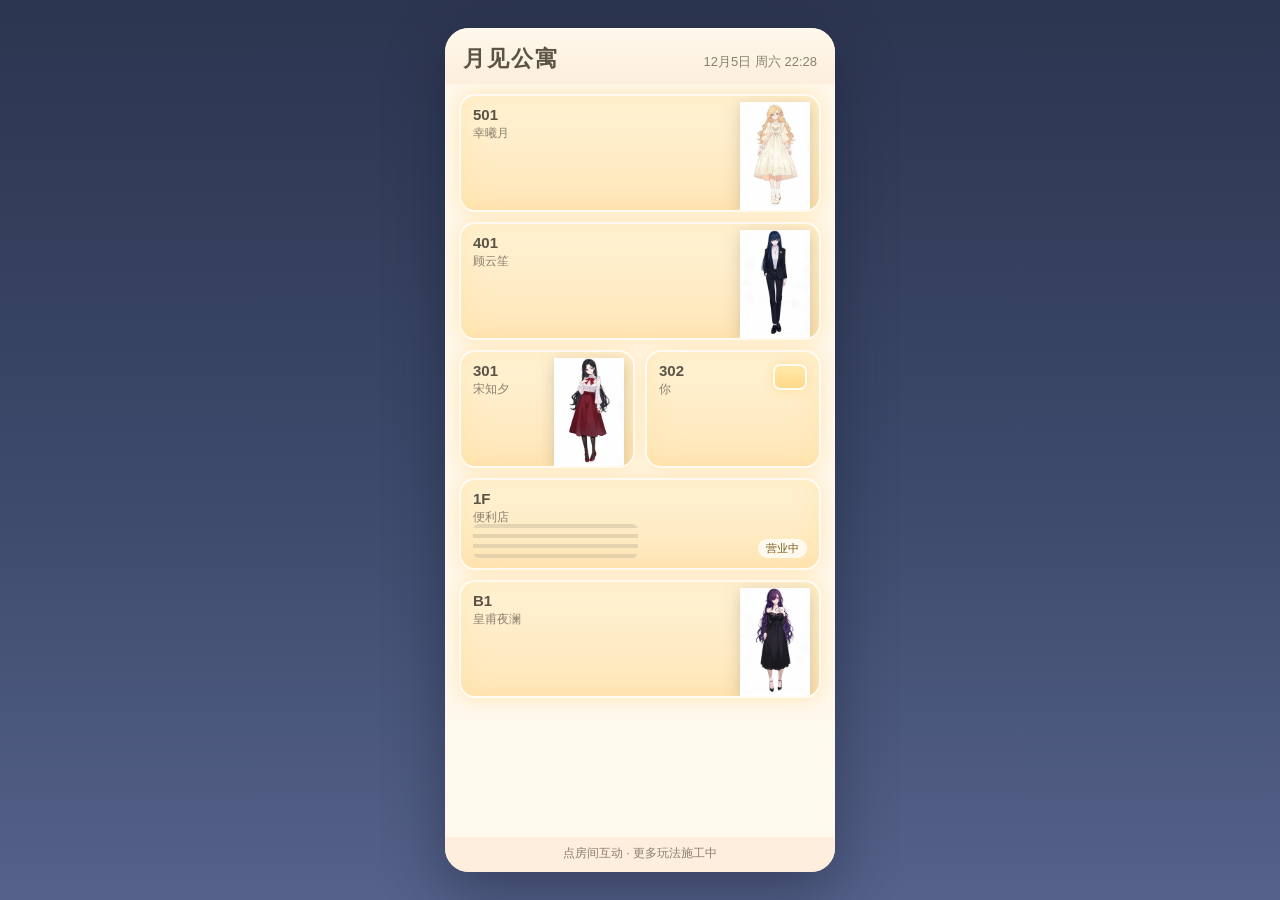
==== index.html @ dd247bf4 "月见公寓：任务 1 第二轮审查意见清零——补扫谓词入库测试/出警比率校验/bandOf边界断言/死类名清理" ====
<!DOCTYPE html>
<html lang="zh-CN">
<head>
<meta charset="UTF-8">
<meta name="viewport" content="width=device-width, initial-scale=1, viewport-fit=cover">
<title>月见公寓</title>
<link rel="stylesheet" href="css/style.css">
</head>
<body>
<div id="app">
  <header id="topbar">
    <h1>月见公寓</h1>
    <div id="clock">--</div>
  </header>

  <main id="building" aria-label="公寓剖面图">
    <!-- 5F -->
    <section class="floor">
      <div class="room" id="room-501" data-room="501">
        <div class="window"></div>
        <div class="room-tag"><span class="no">501</span><span class="who">幸曦月</span></div>
        <div class="placeholder">幸曦月</div>
        <img class="portrait" id="img-501" src="assets/characters/xiyue_full.png" alt="幸曦月">
      </div>
    </section>

    <!-- 4F -->
    <section class="floor">
      <div class="room" id="room-401" data-room="401">
        <div class="window"></div>
        <div class="room-tag"><span class="no">401</span><span class="who">顾云笙</span></div>
        <div class="placeholder">顾云笙</div>
        <img class="portrait" id="img-401" src="assets/characters/yunsheng_full.png" alt="顾云笙">
      </div>
    </section>

    <!-- 3F：301 与 302 相邻 -->
    <section class="floor">
      <div class="room" id="room-301" data-room="301">
        <div class="window"></div>
        <div class="room-tag"><span class="no">301</span><span class="who">宋知夕</span></div>
        <div class="placeholder">宋知夕</div>
        <img class="portrait" id="img-301" src="assets/characters/zhixi_full.png" alt="宋知夕">
      </div>
      <div class="room" id="room-302" data-room="302">
        <div class="window"></div>
        <div class="room-tag"><span class="no">302</span><span class="who">你</span></div>
      </div>
    </section>

    <!-- 1F 便利店 -->
    <section class="floor">
      <div class="room room-store" id="room-store" data-room="store">
        <div class="shelf"></div>
        <div class="room-tag"><span class="no">1F</span><span class="who">便利店</span></div>
        <div class="store-state" id="store-state">--</div>
      </div>
    </section>

    <!-- B1 地下室 -->
    <section class="floor">
      <div class="room" id="room-b1" data-room="b1">
        <div class="room-tag"><span class="no">B1</span><span class="who">皇甫夜澜</span></div>
        <div class="placeholder">皇甫夜澜</div>
        <img class="portrait" id="img-b1" src="assets/characters/yelan_full.png" alt="皇甫夜澜">
        <div class="sleep-tip">睡觉中</div>
      </div>
    </section>
  </main>

  <footer id="hint">点房间互动 · 更多玩法施工中</footer>
  <div id="toast" role="status"></div>
</div>

<script src="data/lines_yunsheng.js"></script>
<script src="js/app.js"></script>
</body>
</html>
---- css/style.css ----
/* 月见公寓 · v1 任务1 剖面图主界面
   淡彩柔和：奶油色 + 月光蓝，圆角卡片，手机竖屏 390×844 基准，电脑居中成手机比例 */

:root {
  --cream: #fff8ec;
  --cream-2: #fdeedd;
  --moon: #dce9f5;
  --moon-deep: #b9d4ea;
  --ink: #5b5346;
  --ink-soft: #8a8071;
  --lamp-warm: #ffd98a; /* 亮灯暖黄；灯影 rgba 派生自它 */
  --night-bg: linear-gradient(180deg, #2c3550 0%, #3d4a6b 55%, #55618a 100%);
}

* { margin: 0; padding: 0; box-sizing: border-box; }

html, body { height: 100%; }

body {
  font-family: -apple-system, "PingFang SC", "Microsoft YaHei", "Noto Sans SC", sans-serif;
  background: var(--night-bg);
  color: var(--ink);
  display: flex;
  justify-content: center;
  align-items: center;
  min-height: 100vh;
  min-height: 100dvh;
}

/* 手机竖屏基准 390×844；电脑上居中显示成手机比例 */
#app {
  width: 390px;
  max-width: 100vw;
  height: min(844px, 100dvh);
  background: var(--cream);
  border-radius: 24px;
  overflow: hidden;
  display: flex;
  flex-direction: column;
  box-shadow: 0 20px 60px rgba(20, 26, 48, 0.45);
  position: relative;
}

/* ---------- 顶栏 ---------- */
#topbar {
  display: flex;
  align-items: baseline;
  justify-content: space-between;
  padding: 16px 18px 10px;
  background: linear-gradient(180deg, var(--cream) 0%, var(--cream-2) 100%);
}
#topbar h1 {
  font-size: 22px;
  letter-spacing: 2px;
  color: var(--ink);
}
#clock {
  font-size: 13px;
  color: var(--ink-soft);
  font-variant-numeric: tabular-nums;
}

/* ---------- 剖面图 ---------- */
#building {
  flex: 1;
  overflow-y: auto;
  padding: 10px 14px 6px;
  display: flex;
  flex-direction: column;
  gap: 10px;
}

.floor { display: flex; gap: 10px; }
.floor .room { flex: 1; }

.room {
  position: relative;
  min-height: 118px;
  border-radius: 16px;
  padding: 10px 12px;
  background: linear-gradient(180deg, #f4ede0 0%, #eadfca 100%);
  border: 2px solid rgba(255, 255, 255, 0.8);
  cursor: pointer;
  overflow: hidden;
  transition: transform 0.12s ease, box-shadow 0.25s ease, filter 0.25s ease;
  -webkit-tap-highlight-color: transparent;
}
.room:active { transform: scale(0.985); }

/* 灯亮：暖黄窗光（灯影 rgba 派生自 --lamp-warm #ffd98a） */
.room.lit {
  background: linear-gradient(180deg, #fff3d6 0%, #ffe6b8 100%);
  box-shadow: 0 0 18px rgba(255, 217, 138, 0.55), inset 0 0 26px rgba(255, 217, 138, 0.35);
}
/* 灯灭：灰蓝夜色 */
.room.dim {
  background: linear-gradient(180deg, #dfe3e8 0%, #c9d2dc 100%);
  filter: saturate(0.7);
}

/* 窗户（装饰） */
.window {
  position: absolute;
  top: 12px;
  right: 12px;
  width: 34px;
  height: 26px;
  border-radius: 7px;
  background: #b8c6d8;
  border: 2px solid rgba(255, 255, 255, 0.9);
}
.room.lit .window { background: linear-gradient(180deg, #ffe9a8, var(--lamp-warm)); box-shadow: 0 0 10px rgba(255, 217, 138, 0.8); }
/* 地下室（#room-b1）没有 .window 元素，「没窗」由结构本身表达 */

/* 房号 + 人名 */
.room-tag { position: relative; z-index: 2; display: flex; flex-direction: column; gap: 2px; }
.room-tag .no {
  font-size: 15px;
  font-weight: 700;
  color: var(--ink);
}
.room-tag .who { font-size: 12px; color: var(--ink-soft); }

/* 便利店货架（装饰）+ 营业状态 */
.room-store { min-height: 92px; }
.shelf {
  position: absolute;
  bottom: 10px;
  left: 12px;
  width: 46%;
  height: 34px;
  border-radius: 6px;
  background: repeating-linear-gradient(180deg, #d9c9a8 0 4px, transparent 4px 10px);
  opacity: 0.7;
}
.store-state {
  position: absolute;
  right: 12px;
  bottom: 10px;
  font-size: 11px;
  color: var(--ink-soft);
  background: rgba(255, 255, 255, 0.75);
  border-radius: 999px;
  padding: 2px 8px;
}
.room.lit .store-state { color: #7a5b18; }

/* ---------- 立绘（_full 只用于剖面图；contain、底部对齐、不裁切） ---------- */
.portrait {
  position: absolute;
  bottom: 0;
  right: 8px;
  height: 108px;
  width: 72px;
  object-fit: contain;
  object-position: bottom;
  z-index: 1;
  pointer-events: none;
  filter: drop-shadow(0 4px 8px rgba(90, 80, 60, 0.25));
  transition: opacity 0.25s ease, filter 0.25s ease;
}
.room.dim .portrait { opacity: 0; }
/* 夜澜白天：灯灭但人在睡觉 → 显示但调暗（优先级需压过 .room.dim .portrait） */
.room.dim .portrait.asleep { opacity: 0.55; filter: brightness(0.55) saturate(0.7); }
.sleep-tip {
  display: none;
  position: absolute;
  right: 12px;
  top: 10px;
  font-size: 11px;
  color: #4a5568;
  background: rgba(255, 255, 255, 0.82);
  border-radius: 999px;
  padding: 2px 8px;
  z-index: 2;
}
.room .sleep-tip.show { display: block; }

/* 图片缺失：带角色名的柔和色块占位，不白屏；仅在图片加载失败且该显示人像时出现 */
.placeholder {
  display: none;
  position: absolute;
  bottom: 0;
  right: 8px;
  width: 72px;
  height: 96px;
  border-radius: 12px 12px 0 0;
  background: linear-gradient(180deg, var(--moon) 0%, var(--moon-deep) 100%);
  color: #55618a;
  font-size: 12px;
  align-items: center;
  justify-content: center;
  text-align: center;
  z-index: 1;
}
.placeholder.show { display: flex; }

/* ---------- 页脚与提示 ---------- */
#hint {
  text-align: center;
  font-size: 12px;
  color: var(--ink-soft);
  padding: 8px 0 calc(10px + env(safe-area-inset-bottom));
  background: var(--cream-2);
}

#toast {
  position: absolute;
  left: 50%;
  bottom: 64px;
  transform: translateX(-50%) translateY(8px);
  background: rgba(60, 55, 45, 0.88);
  color: #fff8ec;
  font-size: 13px;
  padding: 9px 16px;
  border-radius: 999px;
  opacity: 0;
  pointer-events: none;
  transition: opacity 0.22s ease, transform 0.22s ease;
  max-width: 86%;
  text-align: center;
  z-index: 9;
}
#toast.show { opacity: 1; transform: translateX(-50%) translateY(0); }

/* 窄屏（真手机）：铺满 */
@media (max-width: 430px) {
  body { display: block; }
  #app { width: 100vw; height: 100dvh; border-radius: 0; box-shadow: none; }
}
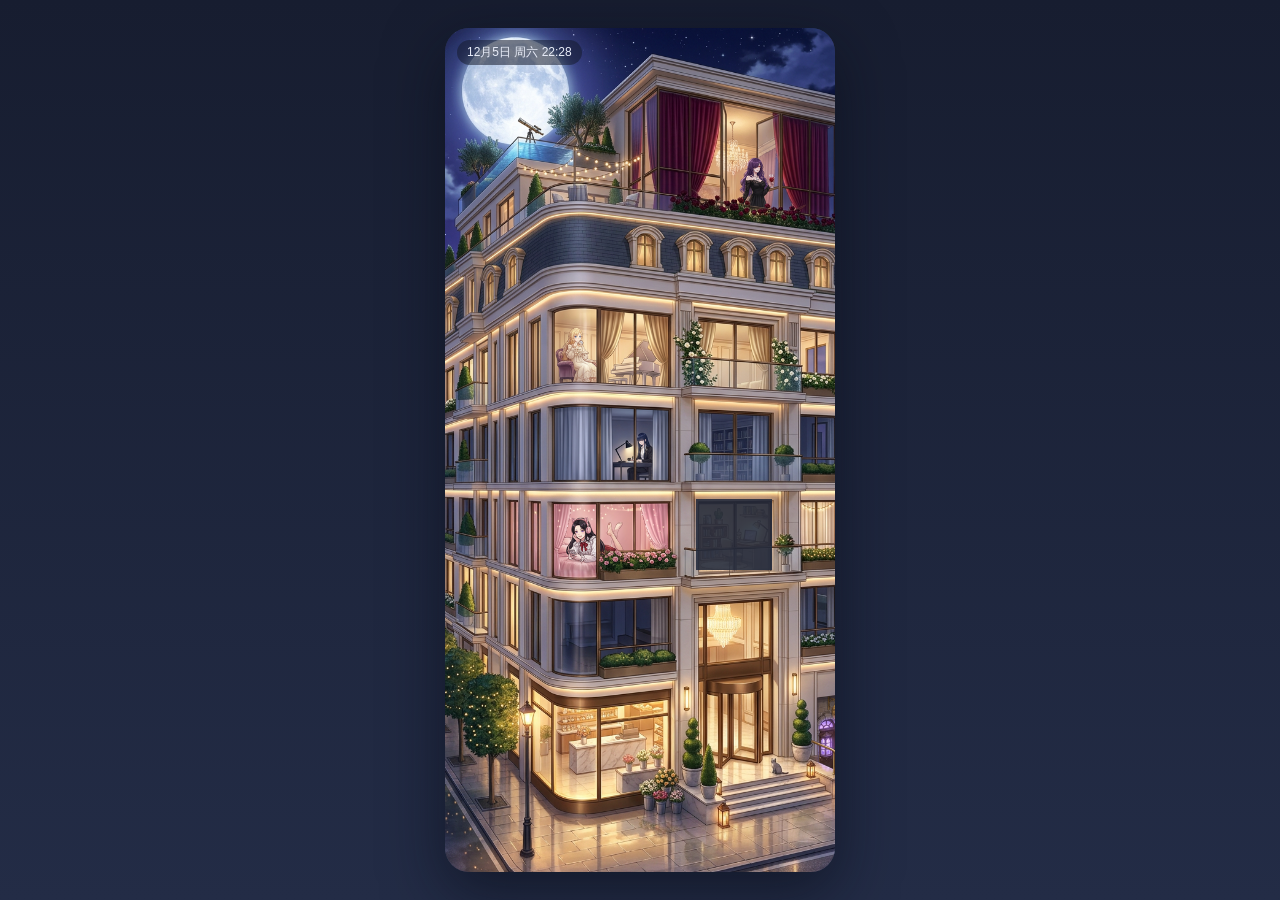
==== commit 4e287ace: "feat: 阶段 A — 外观主界面 + 云笙房间 + 深夜送咖啡" ====
--- a/index.html
+++ b/index.html
@@ -8,71 +8,101 @@
 </head>
 <body>
 <div id="app">
-  <header id="topbar">
-    <h1>月见公寓</h1>
-    <div id="clock">--</div>
-  </header>
 
-  <main id="building" aria-label="公寓剖面图">
-    <!-- 5F -->
-    <section class="floor">
-      <div class="room" id="room-501" data-room="501">
-        <div class="window"></div>
-        <div class="room-tag"><span class="no">501</span><span class="who">幸曦月</span></div>
-        <div class="placeholder">幸曦月</div>
-        <img class="portrait" id="img-501" src="assets/characters/xiyue_full.png" alt="幸曦月">
+  <!-- ===== 主界面：公寓外观（v8 定稿底图 + 12 张窗贴片 + windows.js 窗位） ===== -->
+  <section id="screen-exterior" class="screen">
+    <div id="stage">
+      <img id="bg-exterior" src="assets/exterior/bg_exterior_empty.png" alt="月见公寓外观" draggable="false">
+      <!-- 窗贴片 / 灭窗遮罩 / 点按区由 js/app.js 按 data/windows.js 动态生成 -->
+    </div>
+    <div id="clock-chip">--</div>
+
+    <!-- 点亮着的窗弹出的小卡片 -->
+    <div id="card-backdrop" class="hidden"></div>
+    <div id="window-card" class="hidden">
+      <button id="card-close" aria-label="关闭">×</button>
+      <div class="card-head">
+        <img id="card-avatar" src="" alt="" draggable="false">
+        <div>
+          <div class="card-title"><b id="card-name">--</b><span id="card-room">--</span></div>
+          <div id="card-doing">--</div>
+        </div>
       </div>
-    </section>
+      <button id="card-visit">拜访</button>
+      <div id="card-note" class="hidden"></div>
+    </div>
+  </section>
 
-    <!-- 4F -->
-    <section class="floor">
-      <div class="room" id="room-401" data-room="401">
-        <div class="window"></div>
-        <div class="room-tag"><span class="no">401</span><span class="who">顾云笙</span></div>
-        <div class="placeholder">顾云笙</div>
-        <img class="portrait" id="img-401" src="assets/characters/yunsheng_full.png" alt="顾云笙">
+  <!-- ===== 401 云笙房间 ===== -->
+  <section id="screen-room" class="screen hidden">
+    <div id="room-stage">
+      <img class="room-bg" src="assets/bg/room_401_yunsheng.png" alt="401 房间" draggable="false">
+      <!-- 房间热点（黑咖啡 / 报告纸 / 推理小说 / 猫碗）由 js/app.js 生成 -->
+      <div id="coaster" class="hidden" title="杯垫"></div>
+    </div>
+
+    <div id="char-wrap">
+      <div id="char-placeholder" class="hidden">顾云笙</div>
+      <img id="room-char" src="assets/characters/yunsheng_smile.png" alt="顾云笙" draggable="false">
+    </div>
+
+    <button id="btn-back">‹ 公寓</button>
+    <div id="room-stats">心情 <b id="stat-mood">60</b> · 亲密度 <b id="stat-aff">0</b></div>
+    <div id="bubble" class="hidden"><span id="bubble-text"></span></div>
+
+    <div id="room-bar">
+      <button class="act" id="btn-poke">戳</button>
+      <button class="act" id="btn-feed">喂</button>
+      <button class="act" id="btn-chat">聊天</button>
+      <button class="act together" id="btn-together">一起</button>
+    </div>
+
+    <!-- 喂：先选东西 -->
+    <div id="feed-panel" class="popup hidden">
+      <div class="popup-title">喂她点什么？</div>
+      <div class="feed-grid">
+        <button data-item="black_coffee">黑咖啡</button>
+        <button data-item="cat_can">猫罐头</button>
+        <button data-item="sweets">甜食</button>
+        <button data-item="bread">面包</button>
       </div>
-    </section>
+    </div>
 
-    <!-- 3F：301 与 302 相邻 -->
-    <section class="floor">
-      <div class="room" id="room-301" data-room="301">
-        <div class="window"></div>
-        <div class="room-tag"><span class="no">301</span><span class="who">宋知夕</span></div>
-        <div class="placeholder">宋知夕</div>
-        <img class="portrait" id="img-301" src="assets/characters/zhixi_full.png" alt="宋知夕">
+    <!-- 一起：触发剧情列表（阶段 A 只有这一场） -->
+    <div id="together-panel" class="popup hidden">
+      <div class="popup-title">一起……</div>
+      <button id="scene-entry">
+        <span class="scene-name">深夜送咖啡</span>
+        <span class="scene-state" id="scene-state">可以演</span>
+      </button>
+    </div>
+
+    <!-- 触发剧情：深夜送咖啡（背景变暗 + 两个小人 + 对话框） -->
+    <div id="scene-overlay" class="hidden">
+      <div id="scene-chibis">
+        <img id="scene-mc" src="assets/chibi/mc_side.png" alt="你" draggable="false">
+        <img id="scene-char" src="assets/chibi/yunsheng_side.png" alt="云笙" draggable="false">
       </div>
-      <div class="room" id="room-302" data-room="302">
-        <div class="window"></div>
-        <div class="room-tag"><span class="no">302</span><span class="who">你</span></div>
+      <div id="scene-box">
+        <div id="scene-speaker">旁白</div>
+        <div id="scene-text">--</div>
+        <div id="scene-note" class="hidden"></div>
+        <div id="scene-choices" class="hidden">
+          <button id="scene-choice-a"></button>
+          <button id="scene-choice-b"></button>
+        </div>
+        <div id="scene-hint">点一下继续</div>
       </div>
-    </section>
+    </div>
+  </section>
 
-    <!-- 1F 便利店 -->
-    <section class="floor">
-      <div class="room room-store" id="room-store" data-room="store">
-        <div class="shelf"></div>
-        <div class="room-tag"><span class="no">1F</span><span class="who">便利店</span></div>
-        <div class="store-state" id="store-state">--</div>
-      </div>
-    </section>
-
-    <!-- B1 地下室 -->
-    <section class="floor">
-      <div class="room" id="room-b1" data-room="b1">
-        <div class="room-tag"><span class="no">B1</span><span class="who">皇甫夜澜</span></div>
-        <div class="placeholder">皇甫夜澜</div>
-        <img class="portrait" id="img-b1" src="assets/characters/yelan_full.png" alt="皇甫夜澜">
-        <div class="sleep-tip">睡觉中</div>
-      </div>
-    </section>
-  </main>
-
-  <footer id="hint">点房间互动 · 更多玩法施工中</footer>
   <div id="toast" role="status"></div>
 </div>
 
 <script src="data/lines_yunsheng.js"></script>
+<script src="data/scenes_yunsheng.js"></script>
+<script src="data/windows.js"></script>
+<script src="data/passerby.js"></script>
 <script src="js/app.js"></script>
 </body>
 </html>
--- a/css/style.css
+++ b/css/style.css
@@ -1,5 +1,6 @@
-/* 月见公寓 · v1 任务1 剖面图主界面
-   淡彩柔和：奶油色 + 月光蓝，圆角卡片，手机竖屏 390×844 基准，电脑居中成手机比例 */
+/* 月见公寓 · 阶段 A：公寓外观主界面 + 401 云笙房间
+   淡彩柔和：奶油色 + 月光蓝，圆角卡片，手机竖屏 390×844 基准，电脑居中成手机比例
+   底图统一 768×1376：#stage/#room-stage 由 js/app.js 按 cover 比例定尺寸，子元素全部用百分比定位 */
 
 :root {
   --cream: #fff8ec;
@@ -8,8 +9,9 @@
   --moon-deep: #b9d4ea;
   --ink: #5b5346;
   --ink-soft: #8a8071;
-  --lamp-warm: #ffd98a; /* 亮灯暖黄；灯影 rgba 派生自它 */
-  --night-bg: linear-gradient(180deg, #2c3550 0%, #3d4a6b 55%, #55618a 100%);
+  --night: #2c3550;
+  --lamp-warm: #ffd98a; /* 亮窗光晕；派生 rgba 由此而来 */
+  --dark-blue: rgba(34, 42, 60, 0.88); /* 灭窗深蓝灰遮罩（约 0.88） */
 }
 
 * { margin: 0; padding: 0; box-sizing: border-box; }
@@ -18,7 +20,7 @@
 
 body {
   font-family: -apple-system, "PingFang SC", "Microsoft YaHei", "Noto Sans SC", sans-serif;
-  background: var(--night-bg);
+  background: linear-gradient(180deg, #171d30 0%, #232c46 100%);
   color: var(--ink);
   display: flex;
   justify-content: center;
@@ -32,184 +34,393 @@
   width: 390px;
   max-width: 100vw;
   height: min(844px, 100dvh);
-  background: var(--cream);
+  background: var(--night);
   border-radius: 24px;
   overflow: hidden;
-  display: flex;
-  flex-direction: column;
-  box-shadow: 0 20px 60px rgba(20, 26, 48, 0.45);
   position: relative;
-}
-
-/* ---------- 顶栏 ---------- */
-#topbar {
-  display: flex;
-  align-items: baseline;
-  justify-content: space-between;
-  padding: 16px 18px 10px;
-  background: linear-gradient(180deg, var(--cream) 0%, var(--cream-2) 100%);
-}
-#topbar h1 {
-  font-size: 22px;
-  letter-spacing: 2px;
-  color: var(--ink);
-}
-#clock {
-  font-size: 13px;
+  box-shadow: 0 20px 60px rgba(8, 12, 24, 0.6);
+}
+
+.screen { position: absolute; inset: 0; }
+.hidden { display: none !important; }
+
+/* ---------- 外观：cover 舞台（尺寸由 app.js 计算，恰好铺满、居中裁边） ---------- */
+#stage, #room-stage {
+  position: absolute;
+  overflow: hidden;
+}
+#stage img, #room-stage img { user-select: none; -webkit-user-drag: none; }
+
+#bg-exterior, .room-bg {
+  position: absolute;
+  inset: 0;
+  width: 100%;
+  height: 100%;
+  object-fit: fill; /* 舞台比例 = 图片比例，fill 即无损 */
+}
+
+/* 窗内人物贴片（透明 PNG，windows.js 同窗三套坐标相同，只换文件） */
+.patch {
+  position: absolute;
+  pointer-events: none;
+}
+
+/* 灭窗遮罩：盖在 hotspot 矩形上 */
+.win-dark { position: absolute; background: var(--dark-blue); }
+
+/* 点按区：整扇窗 + 光晕都能点（SPEC §25 补强②） */
+.win-hot {
+  position: absolute;
+  cursor: pointer;
+  background: transparent;
+  border-radius: 10px;
+  -webkit-tap-highlight-color: transparent;
+}
+.win-hot:hover { box-shadow: 0 0 14px rgba(255, 217, 138, 0.55) inset; }
+
+#clock-chip {
+  position: absolute;
+  top: 12px;
+  left: 12px;
+  font-size: 12px;
+  color: #e8ecf8;
+  background: rgba(20, 26, 44, 0.55);
+  border-radius: 999px;
+  padding: 4px 10px;
+  font-variant-numeric: tabular-nums;
+  z-index: 5;
+  pointer-events: none;
+}
+
+/* ---------- 点亮窗的小卡片 ---------- */
+#card-backdrop { position: absolute; inset: 0; z-index: 19; }
+#window-card {
+  position: absolute;
+  left: 50%;
+  bottom: 26px;
+  transform: translateX(-50%);
+  width: 316px;
+  max-width: calc(100% - 32px);
+  background: var(--cream);
+  border-radius: 18px;
+  padding: 16px 16px 14px;
+  box-shadow: 0 12px 32px rgba(8, 12, 24, 0.45);
+  z-index: 20;
+}
+#card-close {
+  position: absolute;
+  top: 6px;
+  right: 10px;
+  width: 28px;
+  height: 28px;
+  border: none;
+  background: transparent;
   color: var(--ink-soft);
-  font-variant-numeric: tabular-nums;
-}
-
-/* ---------- 剖面图 ---------- */
-#building {
-  flex: 1;
-  overflow-y: auto;
-  padding: 10px 14px 6px;
-  display: flex;
-  flex-direction: column;
-  gap: 10px;
-}
-
-.floor { display: flex; gap: 10px; }
-.floor .room { flex: 1; }
-
-.room {
-  position: relative;
-  min-height: 118px;
-  border-radius: 16px;
-  padding: 10px 12px;
-  background: linear-gradient(180deg, #f4ede0 0%, #eadfca 100%);
-  border: 2px solid rgba(255, 255, 255, 0.8);
-  cursor: pointer;
-  overflow: hidden;
-  transition: transform 0.12s ease, box-shadow 0.25s ease, filter 0.25s ease;
+  font-size: 20px;
+  cursor: pointer;
+}
+.card-head { display: flex; gap: 12px; align-items: center; margin-bottom: 12px; }
+#card-avatar {
+  width: 52px;
+  height: 52px;
+  border-radius: 50%;
+  object-fit: cover;
+  object-position: top;
+  background: var(--moon);
+  mix-blend-mode: multiply; /* 立绘 PNG 无透明通道（白底），multiply 让白底融进卡片 */
+}
+.card-title { font-size: 16px; margin-bottom: 3px; }
+.card-title span {
+  font-size: 12px;
+  color: var(--ink-soft);
+  margin-left: 8px;
+}
+#card-doing { font-size: 13px; color: var(--ink-soft); }
+
+#card-visit {
+  width: 100%;
+  height: 40px;
+  border: none;
+  border-radius: 12px;
+  background: linear-gradient(180deg, #ffe4a6, var(--lamp-warm));
+  color: #6b5312;
+  font-size: 15px;
+  font-weight: 600;
+  cursor: pointer;
+}
+#card-visit:disabled {
+  background: #e7e2d6;
+  color: #a49c8c;
+  cursor: not-allowed;
+}
+#card-note {
+  margin-top: 8px;
+  font-size: 12px;
+  color: var(--ink-soft);
+  text-align: center;
+}
+
+/* ---------- 401 房间 ---------- */
+#room-stage .room-bg { position: absolute; inset: 0; }
+
+/* 房间热点：黑咖啡 / 报告纸 / 推理小说 / 猫碗（坐标为 app.js 里的实现层估计值，可调） */
+.room-hot {
+  position: absolute;
+  cursor: pointer;
+  border-radius: 10px;
   -webkit-tap-highlight-color: transparent;
 }
-.room:active { transform: scale(0.985); }
-
-/* 灯亮：暖黄窗光（灯影 rgba 派生自 --lamp-warm #ffd98a） */
-.room.lit {
-  background: linear-gradient(180deg, #fff3d6 0%, #ffe6b8 100%);
-  box-shadow: 0 0 18px rgba(255, 217, 138, 0.55), inset 0 0 26px rgba(255, 217, 138, 0.35);
-}
-/* 灯灭：灰蓝夜色 */
-.room.dim {
-  background: linear-gradient(180deg, #dfe3e8 0%, #c9d2dc 100%);
-  filter: saturate(0.7);
-}
-
-/* 窗户（装饰） */
-.window {
-  position: absolute;
-  top: 12px;
-  right: 12px;
-  width: 34px;
-  height: 26px;
-  border-radius: 7px;
-  background: #b8c6d8;
-  border: 2px solid rgba(255, 255, 255, 0.9);
-}
-.room.lit .window { background: linear-gradient(180deg, #ffe9a8, var(--lamp-warm)); box-shadow: 0 0 10px rgba(255, 217, 138, 0.8); }
-/* 地下室（#room-b1）没有 .window 元素，「没窗」由结构本身表达 */
-
-/* 房号 + 人名 */
-.room-tag { position: relative; z-index: 2; display: flex; flex-direction: column; gap: 2px; }
-.room-tag .no {
-  font-size: 15px;
-  font-weight: 700;
-  color: var(--ink);
-}
-.room-tag .who { font-size: 12px; color: var(--ink-soft); }
-
-/* 便利店货架（装饰）+ 营业状态 */
-.room-store { min-height: 92px; }
-.shelf {
-  position: absolute;
-  bottom: 10px;
-  left: 12px;
-  width: 46%;
-  height: 34px;
-  border-radius: 6px;
-  background: repeating-linear-gradient(180deg, #d9c9a8 0 4px, transparent 4px 10px);
-  opacity: 0.7;
-}
-.store-state {
-  position: absolute;
-  right: 12px;
-  bottom: 10px;
-  font-size: 11px;
-  color: var(--ink-soft);
-  background: rgba(255, 255, 255, 0.75);
-  border-radius: 999px;
-  padding: 2px 8px;
-}
-.room.lit .store-state { color: #7a5b18; }
-
-/* ---------- 立绘（_full 只用于剖面图；contain、底部对齐、不裁切） ---------- */
-.portrait {
-  position: absolute;
-  bottom: 0;
-  right: 8px;
-  height: 108px;
-  width: 72px;
+.room-hot:hover { box-shadow: 0 0 10px rgba(255, 217, 138, 0.4) inset; }
+
+/* 杯垫：喂黑咖啡后出现在桌上（暂无美术资产，CSS 椭圆占位，qi 出图后替换同名元素） */
+#coaster {
+  position: absolute;
+  border-radius: 50%;
+  background: radial-gradient(ellipse at 50% 42%, #b98a6a 0%, #8a5f43 55%, #74492f 100%);
+  box-shadow: 0 2px 4px rgba(30, 24, 18, 0.45), inset 0 0 0 2px rgba(255, 236, 210, 0.35);
+  opacity: 0.95;
+  animation: coaster-pop 0.4s ease;
+}
+@keyframes coaster-pop { from { transform: scale(0.4); opacity: 0; } to { transform: scale(1); opacity: 0.95; } }
+
+/* 云笙大立绘：底部对齐居中站桩，轻微呼吸起伏；只在 5 张表情图之间切换（_full 不用在房间里）
+   立绘 PNG 无透明通道（白底）→ multiply 融进房间背景 */
+#char-wrap {
+  position: absolute;
+  left: 50%;
+  bottom: 96px;
+  height: 56%;
+  transform: translateX(-50%);
+  z-index: 6;
+  pointer-events: none;
+}
+#room-char {
+  height: 100%;
   object-fit: contain;
   object-position: bottom;
-  z-index: 1;
-  pointer-events: none;
-  filter: drop-shadow(0 4px 8px rgba(90, 80, 60, 0.25));
-  transition: opacity 0.25s ease, filter 0.25s ease;
-}
-.room.dim .portrait { opacity: 0; }
-/* 夜澜白天：灯灭但人在睡觉 → 显示但调暗（优先级需压过 .room.dim .portrait） */
-.room.dim .portrait.asleep { opacity: 0.55; filter: brightness(0.55) saturate(0.7); }
-.sleep-tip {
-  display: none;
-  position: absolute;
-  right: 12px;
-  top: 10px;
-  font-size: 11px;
-  color: #4a5568;
-  background: rgba(255, 255, 255, 0.82);
+  mix-blend-mode: multiply;
+  filter: brightness(1.08);
+  transform-origin: 50% 100%;
+  animation: breathe 3.4s ease-in-out infinite;
+}
+@keyframes breathe {
+  0%, 100% { transform: scaleY(1); }
+  50% { transform: scaleY(1.014); }
+}
+/* 戳：小跳一下（挂在包裹层，不干扰呼吸动画） */
+#char-wrap.hop { animation: hop 0.45s ease; }
+@keyframes hop {
+  0% { transform: translateX(-50%) translateY(0); }
+  35% { transform: translateX(-50%) translateY(-14px); }
+  70% { transform: translateX(-50%) translateY(0); }
+  100% { transform: translateX(-50%) translateY(0); }
+}
+
+#btn-back {
+  position: absolute;
+  top: 12px;
+  left: 12px;
+  z-index: 8;
+  height: 34px;
+  padding: 0 14px;
+  border: none;
   border-radius: 999px;
-  padding: 2px 8px;
-  z-index: 2;
-}
-.room .sleep-tip.show { display: block; }
-
-/* 图片缺失：带角色名的柔和色块占位，不白屏；仅在图片加载失败且该显示人像时出现 */
-.placeholder {
-  display: none;
+  background: rgba(20, 26, 44, 0.55);
+  color: #e8ecf8;
+  font-size: 13px;
+  cursor: pointer;
+}
+#room-stats {
+  position: absolute;
+  top: 14px;
+  right: 14px;
+  z-index: 8;
+  font-size: 12px;
+  color: #e8ecf8;
+  background: rgba(20, 26, 44, 0.55);
+  border-radius: 999px;
+  padding: 5px 12px;
+}
+#room-stats b { color: var(--lamp-warm); font-variant-numeric: tabular-nums; }
+
+/* 台词气泡 */
+#bubble {
+  position: absolute;
+  left: 50%;
+  bottom: calc(96px + 56% * 0.62);
+  transform: translateX(-50%);
+  max-width: 78%;
+  z-index: 9;
+  background: rgba(255, 248, 236, 0.94);
+  color: var(--ink);
+  font-size: 14px;
+  line-height: 1.5;
+  padding: 10px 16px;
+  border-radius: 16px 16px 16px 4px;
+  box-shadow: 0 6px 18px rgba(8, 12, 24, 0.35);
+  pointer-events: none;
+}
+
+/* 图片缺失：带角色名的柔和色块占位，不白屏（SPEC §4.3） */
+#char-placeholder {
   position: absolute;
   bottom: 0;
-  right: 8px;
-  width: 72px;
-  height: 96px;
-  border-radius: 12px 12px 0 0;
+  left: 50%;
+  transform: translateX(-50%);
+  width: 120px;
+  height: 320px;
+  border-radius: 16px 16px 0 0;
   background: linear-gradient(180deg, var(--moon) 0%, var(--moon-deep) 100%);
   color: #55618a;
-  font-size: 12px;
+  font-size: 14px;
+  display: flex;
   align-items: center;
   justify-content: center;
-  text-align: center;
-  z-index: 1;
-}
-.placeholder.show { display: flex; }
-
-/* ---------- 页脚与提示 ---------- */
-#hint {
-  text-align: center;
+}
+
+/* 底部互动按钮：只有 戳 / 喂 / 聊天（+「一起」开触发剧情）；阶段 A 不做送东西、哄睡 */
+#room-bar {
+  position: absolute;
+  left: 0;
+  right: 0;
+  bottom: 0;
+  height: 76px;
+  display: flex;
+  gap: 10px;
+  padding: 10px 16px calc(10px + env(safe-area-inset-bottom));
+  background: linear-gradient(180deg, rgba(20, 26, 44, 0) 0%, rgba(20, 26, 44, 0.72) 38%);
+  z-index: 10;
+}
+#room-bar .act {
+  flex: 1;
+  height: 46px;
+  border: none;
+  border-radius: 14px;
+  background: var(--cream);
+  color: var(--ink);
+  font-size: 16px;
+  font-weight: 600;
+  cursor: pointer;
+  box-shadow: 0 4px 12px rgba(8, 12, 24, 0.35);
+}
+#room-bar .act:active { transform: scale(0.97); }
+#room-bar .together { background: linear-gradient(180deg, #ffe4a6, var(--lamp-warm)); color: #6b5312; }
+
+/* 弹出面板（喂 / 一起） */
+.popup {
+  position: absolute;
+  left: 50%;
+  bottom: 88px;
+  transform: translateX(-50%);
+  width: 300px;
+  max-width: calc(100% - 32px);
+  background: var(--cream);
+  border-radius: 18px;
+  padding: 14px;
+  z-index: 12;
+  box-shadow: 0 12px 32px rgba(8, 12, 24, 0.45);
+}
+.popup-title { font-size: 13px; color: var(--ink-soft); margin-bottom: 10px; text-align: center; }
+.feed-grid { display: flex; flex-wrap: wrap; gap: 8px; }
+.feed-grid button {
+  flex: 1 1 40%;
+  height: 42px;
+  border: none;
+  border-radius: 12px;
+  background: var(--cream-2);
+  color: var(--ink);
+  font-size: 14px;
+  cursor: pointer;
+}
+.feed-grid button:active { background: var(--moon); }
+#scene-entry {
+  width: 100%;
+  display: flex;
+  justify-content: space-between;
+  align-items: center;
+  height: 46px;
+  padding: 0 14px;
+  border: none;
+  border-radius: 12px;
+  background: var(--cream-2);
+  font-size: 14px;
+  color: var(--ink);
+  cursor: pointer;
+}
+#scene-entry:disabled { cursor: not-allowed; background: #e7e2d6; color: #a49c8c; }
+.scene-state { font-size: 12px; color: var(--ink-soft); }
+
+/* ---------- 触发剧情播放器：背景变暗 + 两个小人 + 对话框 ---------- */
+#scene-overlay {
+  position: absolute;
+  inset: 0;
+  z-index: 20;
+  background: rgba(8, 12, 28, 0.74);
+  display: flex;
+  flex-direction: column;
+  justify-content: flex-end;
+}
+#scene-chibis {
+  position: absolute;
+  bottom: 148px;
+  left: 0;
+  right: 0;
+  display: flex;
+  justify-content: center;
+  align-items: flex-end;
+  gap: 4px;
+  pointer-events: none;
+}
+#scene-chibis img {
+  height: 232px;
+  object-fit: contain;
+  object-position: bottom;
+  mix-blend-mode: multiply; /* 小人 PNG 白底（无透明通道），multiply 融进深夜暗背景 */
+  filter: brightness(1.3);
+}
+#scene-mc { transform: scaleX(-1); } /* 主控镜像，与云笙面对面 */
+#scene-box {
+  position: relative;
+  margin: 0 14px calc(16px + env(safe-area-inset-bottom));
+  background: var(--cream);
+  border-radius: 18px;
+  padding: 14px 16px 12px;
+  min-height: 118px;
+  cursor: pointer;
+}
+#scene-speaker {
+  display: inline-block;
   font-size: 12px;
-  color: var(--ink-soft);
-  padding: 8px 0 calc(10px + env(safe-area-inset-bottom));
+  color: #6b5312;
+  background: linear-gradient(180deg, #ffe4a6, var(--lamp-warm));
+  border-radius: 999px;
+  padding: 2px 10px;
+  margin-bottom: 8px;
+}
+#scene-text { font-size: 15px; line-height: 1.65; color: var(--ink); }
+#scene-note { font-size: 12px; color: var(--ink-soft); margin-top: 4px; }
+#scene-choices { display: flex; flex-direction: column; gap: 8px; margin-top: 10px; }
+#scene-choices button {
+  height: 40px;
+  border: none;
+  border-radius: 12px;
   background: var(--cream-2);
-}
-
+  color: var(--ink);
+  font-size: 14px;
+  cursor: pointer;
+  text-align: left;
+  padding: 0 14px;
+}
+#scene-choices button:active { background: var(--moon); }
+#scene-hint { font-size: 11px; color: var(--ink-soft); text-align: right; margin-top: 6px; }
+
+/* ---------- toast ---------- */
 #toast {
   position: absolute;
   left: 50%;
-  bottom: 64px;
+  bottom: 96px;
   transform: translateX(-50%) translateY(8px);
-  background: rgba(60, 55, 45, 0.88);
+  background: rgba(60, 55, 45, 0.9);
   color: #fff8ec;
   font-size: 13px;
   padding: 9px 16px;
@@ -219,9 +430,12 @@
   transition: opacity 0.22s ease, transform 0.22s ease;
   max-width: 86%;
   text-align: center;
-  z-index: 9;
+  z-index: 30;
 }
 #toast.show { opacity: 1; transform: translateX(-50%) translateY(0); }
+
+/* 图片缺失兜底：贴片 / 立绘加载失败时不白屏（柔和占位由 JS 切 display，样式兜底透明） */
+.patch.broken, #room-char.broken { visibility: hidden; }
 
 /* 窄屏（真手机）：铺满 */
 @media (max-width: 430px) {
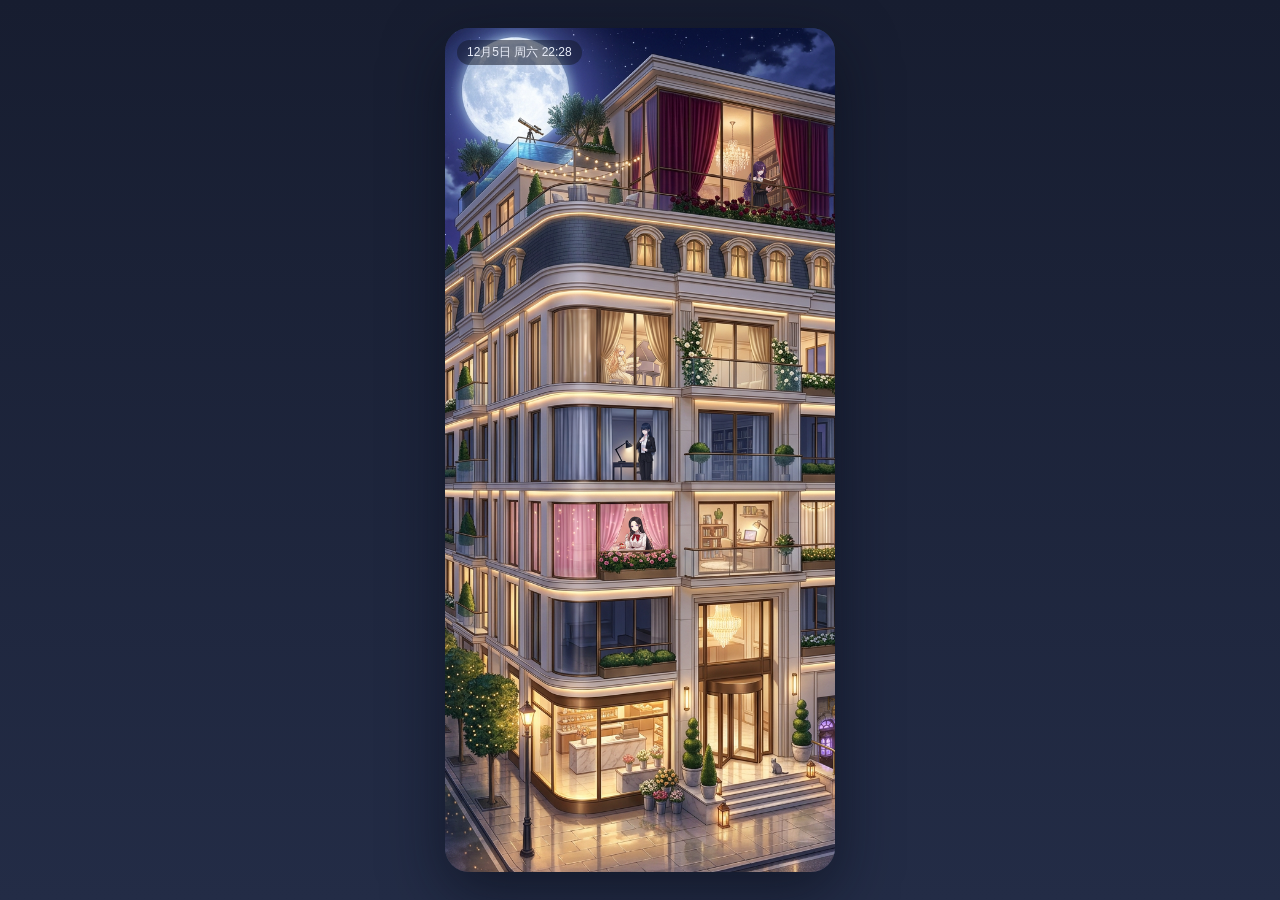
==== commit e6bcf81f: "feat: 第一单收尾——换 v3 透明立绘 31 张 + 脚下接地阴影 + 删戳按钮改点她本人 - 立绘/小人换成带 alpha 的 v3 高清清边版（27 张 1600×2450 + 4 张 12" ====
--- a/index.html
+++ b/index.html
@@ -42,16 +42,21 @@
     </div>
 
     <div id="char-wrap">
+      <div id="char-shadow"></div>
       <div id="char-placeholder" class="hidden">顾云笙</div>
       <img id="room-char" src="assets/characters/yunsheng_smile.png" alt="顾云笙" draggable="false">
+      <button id="char-hit" aria-label="戳一下顾云笙">
+        <span id="char-tap"></span>
+      </button>
     </div>
+
+    <div id="poke-hint" class="hidden">点她一下<span class="poke-hint-arrow">▾</span></div>
 
     <button id="btn-back">‹ 公寓</button>
     <div id="room-stats">心情 <b id="stat-mood">60</b> · 亲密度 <b id="stat-aff">0</b></div>
     <div id="bubble" class="hidden"><span id="bubble-text"></span></div>
 
     <div id="room-bar">
-      <button class="act" id="btn-poke">戳</button>
       <button class="act" id="btn-feed">喂</button>
       <button class="act" id="btn-chat">聊天</button>
       <button class="act together" id="btn-together">一起</button>
--- a/css/style.css
+++ b/css/style.css
@@ -127,7 +127,6 @@
   object-fit: cover;
   object-position: top;
   background: var(--moon);
-  mix-blend-mode: multiply; /* 立绘 PNG 无透明通道（白底），multiply 让白底融进卡片 */
 }
 .card-title { font-size: 16px; margin-bottom: 3px; }
 .card-title span {
@@ -183,8 +182,7 @@
 }
 @keyframes coaster-pop { from { transform: scale(0.4); opacity: 0; } to { transform: scale(1); opacity: 0.95; } }
 
-/* 云笙大立绘：底部对齐居中站桩，轻微呼吸起伏；只在 5 张表情图之间切换（_full 不用在房间里）
-   立绘 PNG 无透明通道（白底）→ multiply 融进房间背景 */
+/* 云笙大立绘：底部对齐居中站桩，轻微呼吸起伏；只在 5 张表情图之间切换（_full 不用在房间里） */
 #char-wrap {
   position: absolute;
   left: 50%;
@@ -198,8 +196,6 @@
   height: 100%;
   object-fit: contain;
   object-position: bottom;
-  mix-blend-mode: multiply;
-  filter: brightness(1.08);
   transform-origin: 50% 100%;
   animation: breathe 3.4s ease-in-out infinite;
 }
@@ -207,6 +203,64 @@
   0%, 100% { transform: scaleY(1); }
   50% { transform: scaleY(1.014); }
 }
+
+/* 脚下接地阴影：尺寸全部相对 #char-wrap（宽度 = 立绘渲染宽度），跟着立绘缩放不走位。
+   锚点取自 v3 立绘实测轮廓——5 张表情脚底同在画布 95.88% 处、脚心在 51.6% 宽处。 */
+#char-shadow {
+  position: absolute;
+  left: 51.6%;
+  bottom: 4.08%;
+  width: 30%;
+  height: 5.2%;
+  transform: translate(-50%, 50%);
+  background: radial-gradient(ellipse at 50% 50%,
+    rgba(14, 16, 26, 0.62) 0%,
+    rgba(14, 16, 26, 0.5) 42%,
+    rgba(14, 16, 26, 0.24) 70%,
+    rgba(14, 16, 26, 0) 100%);
+  filter: blur(1px);
+  pointer-events: none;
+}
+
+/* 点她本人 = 戳。命中区贴合立绘轮廓（实测身体横向 30.4%–67.1%、头顶 0.9%、脚底 95.9%），
+   不是整张画布，避免点到她身边的空气也算戳。 */
+#char-hit {
+  position: absolute;
+  left: 30%;
+  top: 0.9%;
+  width: 37.5%;
+  height: 95%;
+  padding: 0;
+  border: none;
+  background: transparent;
+  cursor: pointer;
+  pointer-events: auto;
+  -webkit-tap-highlight-color: transparent;
+}
+#char-hit:focus-visible {
+  outline: 2px dashed var(--lamp-warm);
+  outline-offset: 4px;
+  border-radius: 40% 40% 12% 12%;
+}
+
+/* 戳到的位置扩散一圈暖光，键盘触发时落在她胸口 */
+#char-tap {
+  position: absolute;
+  width: 72px;
+  height: 72px;
+  margin: -36px 0 0 -36px;
+  border-radius: 50%;
+  border: 2px solid rgba(255, 217, 138, 0.9);
+  box-shadow: 0 0 18px rgba(255, 217, 138, 0.55), inset 0 0 12px rgba(255, 217, 138, 0.35);
+  opacity: 0;
+  pointer-events: none;
+}
+#char-tap.go { animation: tap-ring 0.5s ease-out; }
+@keyframes tap-ring {
+  0% { opacity: 0.95; transform: scale(0.3); }
+  100% { opacity: 0; transform: scale(1.25); }
+}
+
 /* 戳：小跳一下（挂在包裹层，不干扰呼吸动画） */
 #char-wrap.hop { animation: hop 0.45s ease; }
 @keyframes hop {
@@ -214,6 +268,15 @@
   35% { transform: translateX(-50%) translateY(-14px); }
   70% { transform: translateX(-50%) translateY(0); }
   100% { transform: translateX(-50%) translateY(0); }
+}
+/* 阴影留在地上：反向位移抵消包裹层的小跳，同时收窄变淡表示离地。
+   关键帧百分比与时长必须和 hop 一致，否则抵消不干净。 */
+#char-wrap.hop #char-shadow { animation: shadow-hop 0.45s ease; }
+@keyframes shadow-hop {
+  0% { transform: translate(-50%, 50%) translateY(0) scale(1); opacity: 1; }
+  35% { transform: translate(-50%, 50%) translateY(14px) scale(0.78); opacity: 0.55; }
+  70% { transform: translate(-50%, 50%) translateY(0) scale(1); opacity: 1; }
+  100% { transform: translate(-50%, 50%) translateY(0) scale(1); opacity: 1; }
 }
 
 #btn-back {
@@ -261,6 +324,34 @@
   pointer-events: none;
 }
 
+/* 戳按钮取消后的引导：第一次进房间飘在她头顶，戳过就消失（本次会话内不再出现） */
+#poke-hint {
+  position: absolute;
+  left: 50%;
+  bottom: calc(96px + 56% + 12px);
+  transform: translateX(-50%);
+  z-index: 7;
+  display: flex;
+  flex-direction: column;
+  align-items: center;
+  gap: 1px;
+  padding: 5px 13px 4px;
+  border-radius: 999px;
+  background: rgba(255, 248, 236, 0.92);
+  color: #6b5312;
+  font-size: 12px;
+  font-weight: 600;
+  white-space: nowrap;
+  box-shadow: 0 4px 14px rgba(8, 12, 24, 0.4);
+  pointer-events: none;
+  animation: hint-float 2.2s ease-in-out infinite;
+}
+.poke-hint-arrow { font-size: 11px; line-height: 0.7; color: #a8801f; }
+@keyframes hint-float {
+  0%, 100% { transform: translateX(-50%) translateY(0); }
+  50% { transform: translateX(-50%) translateY(-5px); }
+}
+
 /* 图片缺失：带角色名的柔和色块占位，不白屏（SPEC §4.3） */
 #char-placeholder {
   position: absolute;
@@ -375,8 +466,6 @@
   height: 232px;
   object-fit: contain;
   object-position: bottom;
-  mix-blend-mode: multiply; /* 小人 PNG 白底（无透明通道），multiply 融进深夜暗背景 */
-  filter: brightness(1.3);
 }
 #scene-mc { transform: scaleX(-1); } /* 主控镜像，与云笙面对面 */
 #scene-box {
@@ -436,6 +525,9 @@
 
 /* 图片缺失兜底：贴片 / 立绘加载失败时不白屏（柔和占位由 JS 切 display，样式兜底透明） */
 .patch.broken, #room-char.broken { visibility: hidden; }
+/* 立绘没加载出来时，脚下阴影和点击区一并撤掉，不留凭空一圈影子或隐形按钮；引导也别再喊「点她」 */
+#char-wrap.broken #char-shadow, #char-wrap.broken #char-hit { display: none; }
+#char-wrap.broken ~ #poke-hint { display: none; }
 
 /* 窄屏（真手机）：铺满 */
 @media (max-width: 430px) {
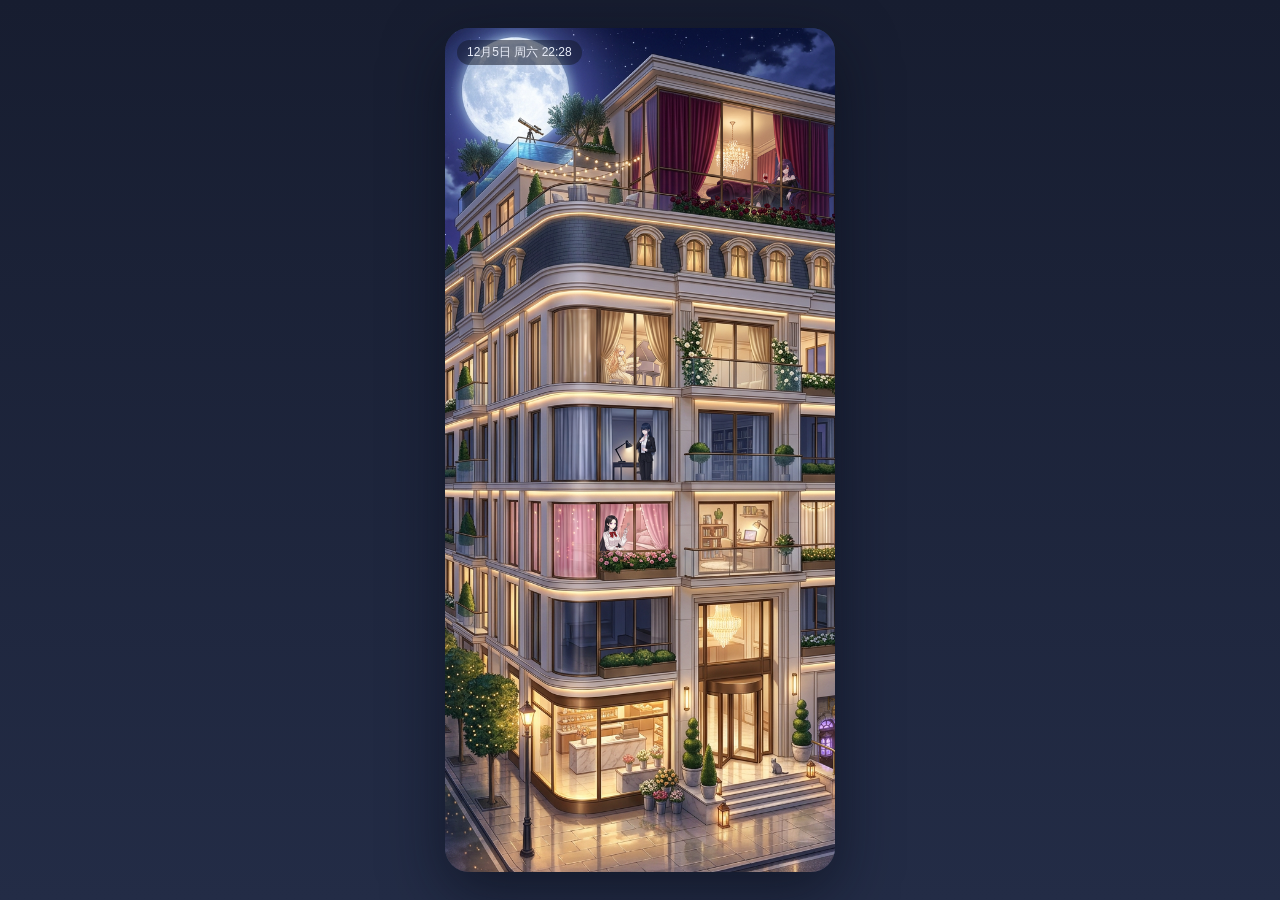
==== commit b121ba03: "feat: 戳拆 5 独立点按区 + 阴影贴鞋底两层 + 磨砂互动条（含首轮审查 5 修） 点按区：#char-hit 整体区删除，拆 #poke-head/face/hand/shoulderL/s" ====
--- a/index.html
+++ b/index.html
@@ -43,11 +43,16 @@
 
     <div id="char-wrap">
       <div id="char-shadow"></div>
+      <div id="char-contact"></div>
       <div id="char-placeholder" class="hidden">顾云笙</div>
       <img id="room-char" src="assets/characters/yunsheng_smile.png" alt="顾云笙" draggable="false">
-      <button id="char-hit" aria-label="戳一下顾云笙">
-        <span id="char-tap"></span>
-      </button>
+      <!-- 5 个独立点按区：头 / 脸 / 垂手 / 左肩 / 右肩（位置由 js/app.js POKE_ZONES 实测矩形统一下发，?debug=1 显示框） -->
+      <button id="poke-head" class="poke-zone" data-zone="头" aria-label="戳戳她的头"></button>
+      <button id="poke-face" class="poke-zone" data-zone="脸" aria-label="戳戳她的脸"></button>
+      <button id="poke-hand" class="poke-zone" data-zone="垂手" aria-label="碰碰她垂着的手"></button>
+      <button id="poke-shoulderL" class="poke-zone" data-zone="左肩" aria-label="拍拍她的左肩"></button>
+      <button id="poke-shoulderR" class="poke-zone" data-zone="右肩" aria-label="拍拍她的右肩"></button>
+      <span id="char-tap"></span>
     </div>
 
     <div id="poke-hint" class="hidden">点她一下<span class="poke-hint-arrow">▾</span></div>
@@ -57,9 +62,28 @@
     <div id="bubble" class="hidden"><span id="bubble-text"></span></div>
 
     <div id="room-bar">
-      <button class="act" id="btn-feed">喂</button>
-      <button class="act" id="btn-chat">聊天</button>
-      <button class="act together" id="btn-together">一起</button>
+      <button class="act" id="btn-feed" aria-label="喂她点什么">
+        <svg viewBox="0 0 24 24" width="24" height="24" fill="none" stroke="#F3E6CF" stroke-width="1.5" stroke-linecap="round" stroke-linejoin="round" aria-hidden="true">
+          <path d="M5 10.5h10v4.5a4 4 0 0 1-4 4H9a4 4 0 0 1-4-4v-4.5z"/>
+          <path d="M15 11.5h1.6a2.4 2.4 0 0 1 0 4.8H15"/>
+          <path d="M8.2 3.5c-.9 1.1.9 1.9 0 3.2"/>
+          <path d="M11.8 3.5c-.9 1.1.9 1.9 0 3.2"/>
+        </svg>
+        <span class="act-label">喂</span>
+      </button>
+      <button class="act" id="btn-chat" aria-label="和她聊天">
+        <svg viewBox="0 0 24 24" width="24" height="24" fill="none" stroke="#F3E6CF" stroke-width="1.5" stroke-linecap="round" stroke-linejoin="round" aria-hidden="true">
+          <path d="M12 4.5c-4.4 0-8 2.9-8 6.5 0 2 1.1 3.8 2.9 5l-.6 3.2 3.3-1.7c.8.2 1.6.3 2.4.3 4.4 0 8-2.9 8-6.5s-3.6-6.8-8-6.8z"/>
+        </svg>
+        <span class="act-label">聊天</span>
+      </button>
+      <button class="act together" id="btn-together" aria-label="一起演触发剧情">
+        <svg viewBox="0 0 24 24" width="24" height="24" fill="none" stroke="#F3E6CF" stroke-width="1.5" stroke-linecap="round" stroke-linejoin="round" aria-hidden="true">
+          <path d="M18.6 14.4A7.3 7.3 0 0 1 9.6 5.4a7.3 7.3 0 1 0 9 9z"/>
+          <path d="M17.9 3.4l.6 1.4 1.4.6-1.4.6-.6 1.4-.6-1.4-1.4-.6 1.4-.6z"/>
+        </svg>
+        <span class="act-label">一起</span>
+      </button>
     </div>
 
     <!-- 喂：先选东西 -->
--- a/css/style.css
+++ b/css/style.css
@@ -204,32 +204,41 @@
   50% { transform: scaleY(1.014); }
 }
 
-/* 脚下接地阴影：尺寸全部相对 #char-wrap（宽度 = 立绘渲染宽度），跟着立绘缩放不走位。
-   锚点取自 v3 立绘实测轮廓——5 张表情脚底同在画布 95.88% 处、脚心在 51.6% 宽处。 */
+/* 脚下阴影两层，中心都压在实测鞋底线上（画布 95.88% 高 → 距包裹盒底 4.12%），鞋底与阴影之间不留缝：
+   接触阴影 = 双鞋合宽、6px 高，上半被鞋面盖住，负责「踩在地上」；
+   环境阴影 = 原来的大椭圆，透明度降到 0.3，只负责往外晕开。尺寸全相对 #char-wrap，缩放不走位。 */
+#char-contact {
+  position: absolute;
+  left: 51.6%;
+  bottom: 4.12%;
+  width: 15%;
+  height: 6px;
+  transform: translate(-50%, 50%);
+  background: rgba(10, 5, 20, 0.7);
+  border-radius: 50%;
+  filter: blur(2px);
+  pointer-events: none;
+}
 #char-shadow {
   position: absolute;
   left: 51.6%;
-  bottom: 4.08%;
+  bottom: 4.12%;
   width: 30%;
   height: 5.2%;
   transform: translate(-50%, 50%);
   background: radial-gradient(ellipse at 50% 50%,
-    rgba(14, 16, 26, 0.62) 0%,
-    rgba(14, 16, 26, 0.5) 42%,
-    rgba(14, 16, 26, 0.24) 70%,
+    rgba(14, 16, 26, 0.3) 0%,
+    rgba(14, 16, 26, 0.24) 42%,
+    rgba(14, 16, 26, 0.12) 70%,
     rgba(14, 16, 26, 0) 100%);
   filter: blur(1px);
   pointer-events: none;
 }
 
-/* 点她本人 = 戳。命中区贴合立绘轮廓（实测身体横向 30.4%–67.1%、头顶 0.9%、脚底 95.9%），
-   不是整张画布，避免点到她身边的空气也算戳。 */
-#char-hit {
-  position: absolute;
-  left: 30%;
-  top: 0.9%;
-  width: 37.5%;
-  height: 95%;
+/* 点她本人 = 戳：5 个独立点按区（头/脸/垂手/左肩/右肩），矩形由 POKE_ZONES 按 v3 立绘实测统一下发，
+   各区台词池与表情不同；点她身边空气不算戳。 */
+.poke-zone {
+  position: absolute;
   padding: 0;
   border: none;
   background: transparent;
@@ -237,13 +246,40 @@
   pointer-events: auto;
   -webkit-tap-highlight-color: transparent;
 }
-#char-hit:focus-visible {
+.poke-zone:focus-visible {
   outline: 2px dashed var(--lamp-warm);
-  outline-offset: 4px;
-  border-radius: 40% 40% 12% 12%;
-}
-
-/* 戳到的位置扩散一圈暖光，键盘触发时落在她胸口 */
+  outline-offset: 3px;
+  border-radius: 30%;
+}
+
+/* ?debug=1：5 个框直接画在按钮上（不新建节点），各配一色 + 中文标签 */
+#char-wrap.debug-zones .poke-zone { outline: 2px solid; outline-offset: -2px; border-radius: 6px; }
+#char-wrap.debug-zones .poke-zone::after {
+  content: attr(data-zone);
+  position: absolute;
+  left: 50%;
+  top: -22px;
+  transform: translateX(-50%);
+  padding: 1px 7px;
+  border-radius: 999px;
+  font-size: 11px;
+  font-weight: 700;
+  line-height: 1.5;
+  color: #10131f;
+  white-space: nowrap;
+}
+#char-wrap.debug-zones #poke-head { outline-color: #ffb020; background: rgba(255, 176, 32, 0.18); }
+#char-wrap.debug-zones #poke-head::after { background: #ffb020; }
+#char-wrap.debug-zones #poke-face { outline-color: #ff4d5e; background: rgba(255, 77, 94, 0.18); }
+#char-wrap.debug-zones #poke-face::after { background: #ff4d5e; }
+#char-wrap.debug-zones #poke-hand { outline-color: #3ddc84; background: rgba(61, 220, 132, 0.18); }
+#char-wrap.debug-zones #poke-hand::after { background: #3ddc84; }
+#char-wrap.debug-zones #poke-shoulderL { outline-color: #4da3ff; background: rgba(77, 163, 255, 0.18); }
+#char-wrap.debug-zones #poke-shoulderL::after { background: #4da3ff; }
+#char-wrap.debug-zones #poke-shoulderR { outline-color: #e04dff; background: rgba(224, 77, 255, 0.18); }
+#char-wrap.debug-zones #poke-shoulderR::after { background: #e04dff; }
+
+/* 戳到的位置扩散一圈暖光（挂在包裹层，坐标相对整幅立绘），键盘触发时落在该区中心 */
 #char-tap {
   position: absolute;
   width: 72px;
@@ -269,9 +305,9 @@
   70% { transform: translateX(-50%) translateY(0); }
   100% { transform: translateX(-50%) translateY(0); }
 }
-/* 阴影留在地上：反向位移抵消包裹层的小跳，同时收窄变淡表示离地。
-   关键帧百分比与时长必须和 hop 一致，否则抵消不干净。 */
-#char-wrap.hop #char-shadow { animation: shadow-hop 0.45s ease; }
+/* 两层阴影留在地上：反向位移抵消包裹层的小跳，同时收窄变淡表示离地。
+   关键帧百分比与时长必须和 hop 一致，否则抵消不干净；接触/环境两层同进同退。 */
+#char-wrap.hop #char-shadow, #char-wrap.hop #char-contact { animation: shadow-hop 0.45s ease; }
 @keyframes shadow-hop {
   0% { transform: translate(-50%, 50%) translateY(0) scale(1); opacity: 1; }
   35% { transform: translate(-50%, 50%) translateY(14px) scale(0.78); opacity: 0.55; }
@@ -299,8 +335,11 @@
   right: 14px;
   z-index: 8;
   font-size: 12px;
-  color: #e8ecf8;
-  background: rgba(20, 26, 44, 0.55);
+  color: #f3e6cf;
+  background: rgba(18, 14, 32, 0.55);
+  -webkit-backdrop-filter: blur(10px);
+  backdrop-filter: blur(10px);
+  border: 1px solid rgba(255, 225, 170, 0.35);
   border-radius: 999px;
   padding: 5px 12px;
 }
@@ -369,39 +408,77 @@
   justify-content: center;
 }
 
-/* 底部互动按钮：只有 戳 / 喂 / 聊天（+「一起」开触发剧情）；阶段 A 不做送东西、哄睡 */
-#room-bar {
+/* 底部互动条：喂 / 聊天 /「一起」三个 56px 圆钮（磨砂玻璃 + 内联细线 SVG 图标 + 钮下文字），
+   戳已改成点立绘本人，阶段 A 不做送东西、哄睡。
+   120px 压暗渐变单独铺在 #screen-room::after（z 5，立绘 z 6 之下），不挡脚和阴影。 */
+#screen-room::after {
+  content: '';
   position: absolute;
   left: 0;
   right: 0;
   bottom: 0;
-  height: 76px;
-  display: flex;
-  gap: 10px;
-  padding: 10px 16px calc(10px + env(safe-area-inset-bottom));
-  background: linear-gradient(180deg, rgba(20, 26, 44, 0) 0%, rgba(20, 26, 44, 0.72) 38%);
+  height: 120px;
+  background: linear-gradient(180deg, rgba(10, 8, 20, 0) 0%, rgba(10, 8, 20, 0.6) 100%);
+  z-index: 5;
+  pointer-events: none;
+}
+#room-bar {
+  position: absolute;
+  left: 0;
+  right: 0;
+  bottom: calc(30px + env(safe-area-inset-bottom, 0px)); /* 给钮下文字留位置，避免贴底裁掉 */
+  display: flex;
+  justify-content: center;
+  gap: 28px;
   z-index: 10;
 }
 #room-bar .act {
-  flex: 1;
-  height: 46px;
-  border: none;
-  border-radius: 14px;
-  background: var(--cream);
-  color: var(--ink);
-  font-size: 16px;
-  font-weight: 600;
-  cursor: pointer;
-  box-shadow: 0 4px 12px rgba(8, 12, 24, 0.35);
-}
-#room-bar .act:active { transform: scale(0.97); }
-#room-bar .together { background: linear-gradient(180deg, #ffe4a6, var(--lamp-warm)); color: #6b5312; }
+  position: relative;
+  width: 56px;
+  height: 56px;
+  padding: 0;
+  border: 1px solid rgba(255, 225, 170, 0.35);
+  border-radius: 50%;
+  background: rgba(18, 14, 32, 0.55);
+  -webkit-backdrop-filter: blur(10px);
+  backdrop-filter: blur(10px);
+  display: flex;
+  align-items: center;
+  justify-content: center;
+  cursor: pointer;
+  -webkit-tap-highlight-color: transparent;
+  transition: transform 120ms ease, border-color 120ms ease;
+}
+#room-bar .act:hover { border-color: rgba(255, 225, 170, 0.75); }
+#room-bar .act:active { transform: scale(0.94); }
+#room-bar .act .act-label {
+  position: absolute;
+  top: calc(100% + 6px);
+  left: 50%;
+  transform: translateX(-50%);
+  font-size: 12px;
+  letter-spacing: 2px;
+  text-indent: 2px; /* 抵消 letter-spacing 的尾距，视觉居中 */
+  color: rgba(243, 230, 207, 0.85);
+  white-space: nowrap;
+  pointer-events: none;
+}
+#room-bar .together {
+  border-color: rgba(255, 200, 120, 0.7);
+  animation: together-breathe 3s ease-in-out infinite;
+}
+#room-bar .together:hover { border-color: rgba(255, 200, 120, 0.95); }
+#room-bar .together:disabled { opacity: 0.45; animation: none; }
+@keyframes together-breathe {
+  0%, 100% { box-shadow: 0 0 0 0 rgba(255, 200, 120, 0); }
+  50% { box-shadow: 0 0 18px 2px rgba(255, 200, 120, 0.35); }
+}
 
 /* 弹出面板（喂 / 一起） */
 .popup {
   position: absolute;
   left: 50%;
-  bottom: 88px;
+  bottom: 108px;
   transform: translateX(-50%);
   width: 300px;
   max-width: calc(100% - 32px);
@@ -526,7 +603,7 @@
 /* 图片缺失兜底：贴片 / 立绘加载失败时不白屏（柔和占位由 JS 切 display，样式兜底透明） */
 .patch.broken, #room-char.broken { visibility: hidden; }
 /* 立绘没加载出来时，脚下阴影和点击区一并撤掉，不留凭空一圈影子或隐形按钮；引导也别再喊「点她」 */
-#char-wrap.broken #char-shadow, #char-wrap.broken #char-hit { display: none; }
+#char-wrap.broken #char-shadow, #char-wrap.broken #char-contact, #char-wrap.broken .poke-zone { display: none; }
 #char-wrap.broken ~ #poke-hint { display: none; }
 
 /* 窄屏（真手机）：铺满 */
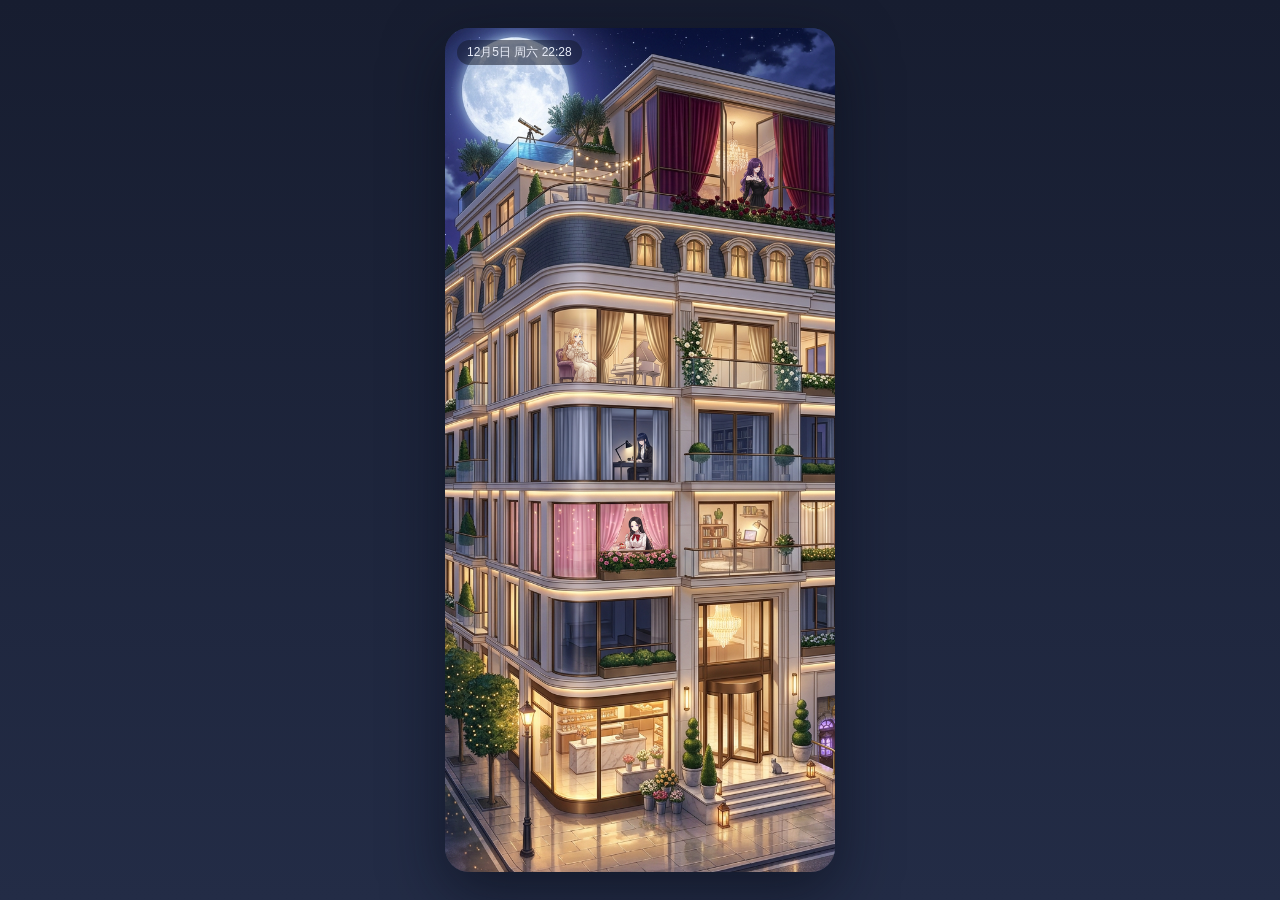
==== commit a3e074cb: "第六单：脚下阴影加强为三层（外影/核心/接触线），不改图不改站位 以各立绘实测脚底线为 0、w=立绘盒宽：外层大影 α0.55、内层核心 α0.85 填暗两脚间地毯、接触线沿每只鞋底 α0.95；颜色" ====
--- a/index.html
+++ b/index.html
@@ -42,8 +42,9 @@
     </div>
 
     <div id="char-wrap">
-      <div id="char-shadow"></div>
-      <div id="char-contact"></div>
+      <div id="shadow-outer"></div>
+      <div id="shadow-core"></div>
+      <div id="char-contacts"></div>
       <div id="char-placeholder" class="hidden">顾云笙</div>
       <img id="room-char" src="assets/characters/yunsheng_smile.png" alt="顾云笙" draggable="false">
       <!-- 5 个独立点按区：头 / 脸 / 垂手 / 左肩 / 右肩（位置由 js/app.js POKE_ZONES 实测矩形统一下发，?debug=1 显示框） -->
--- a/css/style.css
+++ b/css/style.css
@@ -11,7 +11,6 @@
   --ink-soft: #8a8071;
   --night: #2c3550;
   --lamp-warm: #ffd98a; /* 亮窗光晕；派生 rgba 由此而来 */
-  --dark-blue: rgba(34, 42, 60, 0.88); /* 灭窗深蓝灰遮罩（约 0.88） */
 }
 
 * { margin: 0; padding: 0; box-sizing: border-box; }
@@ -65,8 +64,14 @@
   pointer-events: none;
 }
 
-/* 灭窗遮罩：盖在 hotspot 矩形上 */
-.win-dark { position: absolute; background: var(--dark-blue); }
+/* 灭窗遮罩：只盖玻璃多边形（clip-path 由 JS 按 glass 裁）。
+   关灯的房间：深蓝、0.6–0.7 透、上深下浅，斜向一道淡淡玻璃反光。 */
+.win-dark {
+  position: absolute;
+  background:
+    linear-gradient(112deg, rgba(214, 230, 255, 0) 40%, rgba(214, 230, 255, 0.10) 46%, rgba(214, 230, 255, 0.03) 53%, rgba(214, 230, 255, 0) 60%),
+    linear-gradient(to bottom, rgba(12, 19, 42, 0.70), rgba(23, 33, 62, 0.65) 55%, rgba(34, 47, 82, 0.60));
+}
 
 /* 点按区：整扇窗 + 光晕都能点（SPEC §25 补强②） */
 .win-hot {
@@ -186,7 +191,7 @@
 #char-wrap {
   position: absolute;
   left: 50%;
-  bottom: 96px;
+  top: 26.24%; /* 默认 smile：(FOOT_Y - 0.96*0.56)；js/app.js applyFootAlign 按表情覆写 */
   height: 56%;
   transform: translateX(-50%);
   z-index: 6;
@@ -204,35 +209,38 @@
   50% { transform: scaleY(1.014); }
 }
 
-/* 脚下阴影两层，中心都压在实测鞋底线上（画布 95.88% 高 → 距包裹盒底 4.12%），鞋底与阴影之间不留缝：
-   接触阴影 = 双鞋合宽、6px 高，上半被鞋面盖住，负责「踩在地上」；
-   环境阴影 = 原来的大椭圆，透明度降到 0.3，只负责往外晕开。尺寸全相对 #char-wrap，缩放不走位。 */
-#char-contact {
-  position: absolute;
-  left: 51.6%;
-  bottom: 4.12%;
-  width: 15%;
-  height: 6px;
-  transform: translate(-50%, 50%);
-  background: rgba(10, 5, 20, 0.7);
+/* 脚下阴影三层，全叠在立绘下面（DOM 先影后人）。以各立绘实测脚底线为 0、w = 立绘盒宽（--wp）：
+   外层大影 椭圆 左右 −0.153w..+0.162w（相对双脚中心 --fc）、上下 −0.081w..+0.025w，α0.55、blur 0.013w；
+   内层核心 椭圆 左右 −0.099w..+0.126w、上下 −0.068w..+0.011w，α0.85、blur 0.013w（填暗两脚间露出的地毯）；
+   接触线 沿每只鞋底轮廓 上 0.011w..下 0.013w，α0.95、blur 0.004w（JS 按每脚实测 x/sole 逐条下发）。
+   颜色 #10101A（不纯黑），层透明度走 rgba；hop 时元素 opacity 再整体变淡。
+   --sole/--fc 由 applyFootAlign 下发，--wp 由 layoutStages 下发，缩放/换视口不走位。 */
+#shadow-outer, #shadow-core, .contact-band {
+  position: absolute;
+  pointer-events: none;
+}
+#shadow-outer {
+  left: calc((var(--fc, 0.51) - 0.153) * 100%);
+  width: 31.5%;
+  top: calc(var(--sole, 0.96) * 100% - 0.081 * var(--wp, 200px));
+  height: calc(0.106 * var(--wp, 200px));
+  background: rgba(16, 16, 26, 0.55);
+  filter: blur(calc(0.013 * var(--wp, 200px)));
   border-radius: 50%;
-  filter: blur(2px);
-  pointer-events: none;
-}
-#char-shadow {
-  position: absolute;
-  left: 51.6%;
-  bottom: 4.12%;
-  width: 30%;
-  height: 5.2%;
-  transform: translate(-50%, 50%);
-  background: radial-gradient(ellipse at 50% 50%,
-    rgba(14, 16, 26, 0.3) 0%,
-    rgba(14, 16, 26, 0.24) 42%,
-    rgba(14, 16, 26, 0.12) 70%,
-    rgba(14, 16, 26, 0) 100%);
-  filter: blur(1px);
-  pointer-events: none;
+}
+#shadow-core {
+  left: calc((var(--fc, 0.51) - 0.099) * 100%);
+  width: 22.5%;
+  top: calc(var(--sole, 0.96) * 100% - 0.068 * var(--wp, 200px));
+  height: calc(0.079 * var(--wp, 200px));
+  background: rgba(16, 16, 26, 0.85);
+  filter: blur(calc(0.013 * var(--wp, 200px)));
+  border-radius: 50%;
+}
+.contact-band {
+  background: rgba(16, 16, 26, 0.95);
+  filter: blur(calc(0.004 * var(--wp, 200px)));
+  border-radius: 0 0 50% 50% / 0 0 100% 100%; /* 下缘半椭杯状，贴鞋底轮廓 */
 }
 
 /* 点她本人 = 戳：5 个独立点按区（头/脸/垂手/左肩/右肩），矩形由 POKE_ZONES 按 v3 立绘实测统一下发，
@@ -305,14 +313,14 @@
   70% { transform: translateX(-50%) translateY(0); }
   100% { transform: translateX(-50%) translateY(0); }
 }
-/* 两层阴影留在地上：反向位移抵消包裹层的小跳，同时收窄变淡表示离地。
-   关键帧百分比与时长必须和 hop 一致，否则抵消不干净；接触/环境两层同进同退。 */
-#char-wrap.hop #char-shadow, #char-wrap.hop #char-contact { animation: shadow-hop 0.45s ease; }
+/* 三层阴影留在地上：反向位移抵消包裹层的小跳，同时收窄变淡表示离地。
+   关键帧百分比与时长必须和 hop 一致，否则抵消不干净；三层同进同退。 */
+#char-wrap.hop #shadow-outer, #char-wrap.hop #shadow-core, #char-wrap.hop .contact-band { animation: shadow-hop 0.45s ease; }
 @keyframes shadow-hop {
-  0% { transform: translate(-50%, 50%) translateY(0) scale(1); opacity: 1; }
-  35% { transform: translate(-50%, 50%) translateY(14px) scale(0.78); opacity: 0.55; }
-  70% { transform: translate(-50%, 50%) translateY(0) scale(1); opacity: 1; }
-  100% { transform: translate(-50%, 50%) translateY(0) scale(1); opacity: 1; }
+  0% { transform: translateY(0) scale(1); opacity: 1; }
+  35% { transform: translateY(14px) scale(0.78); opacity: 0.55; }
+  70% { transform: translateY(0) scale(1); opacity: 1; }
+  100% { transform: translateY(0) scale(1); opacity: 1; }
 }
 
 #btn-back {
@@ -349,7 +357,8 @@
 #bubble {
   position: absolute;
   left: 50%;
-  bottom: calc(96px + 56% * 0.62);
+  /* 贴在立绘自脚底 62% 高处：head 锚点 (0.2 + sole*0.56) 再往下 38%×56%=21.28%，随 --sole 走、不用固定 px（与 #poke-hint 同源，立绘移位后气泡跟着移） */
+  bottom: calc((0.2 + var(--sole, 0.96) * 0.56) * 100% - 21.28%);
   transform: translateX(-50%);
   max-width: 78%;
   z-index: 9;
@@ -367,7 +376,8 @@
 #poke-hint {
   position: absolute;
   left: 50%;
-  bottom: calc(96px + 56% + 12px);
+  /* 贴在头顶上方 12px：wrap top = FOOT_Y - sole*0.56，气泡底 = 100% - wrap top + 12px */
+  bottom: calc((0.2 + var(--sole, 0.96) * 0.56) * 100% + 12px);
   transform: translateX(-50%);
   z-index: 7;
   display: flex;
@@ -468,7 +478,7 @@
   animation: together-breathe 3s ease-in-out infinite;
 }
 #room-bar .together:hover { border-color: rgba(255, 200, 120, 0.95); }
-#room-bar .together:disabled { opacity: 0.45; animation: none; }
+#room-bar .together.unavailable { opacity: 0.45; animation: none; }
 @keyframes together-breathe {
   0%, 100% { box-shadow: 0 0 0 0 rgba(255, 200, 120, 0); }
   50% { box-shadow: 0 0 18px 2px rgba(255, 200, 120, 0.35); }
@@ -603,7 +613,7 @@
 /* 图片缺失兜底：贴片 / 立绘加载失败时不白屏（柔和占位由 JS 切 display，样式兜底透明） */
 .patch.broken, #room-char.broken { visibility: hidden; }
 /* 立绘没加载出来时，脚下阴影和点击区一并撤掉，不留凭空一圈影子或隐形按钮；引导也别再喊「点她」 */
-#char-wrap.broken #char-shadow, #char-wrap.broken #char-contact, #char-wrap.broken .poke-zone { display: none; }
+#char-wrap.broken #shadow-outer, #char-wrap.broken #shadow-core, #char-wrap.broken .contact-band, #char-wrap.broken .poke-zone { display: none; }
 #char-wrap.broken ~ #poke-hint { display: none; }
 
 /* 窄屏（真手机）：铺满 */
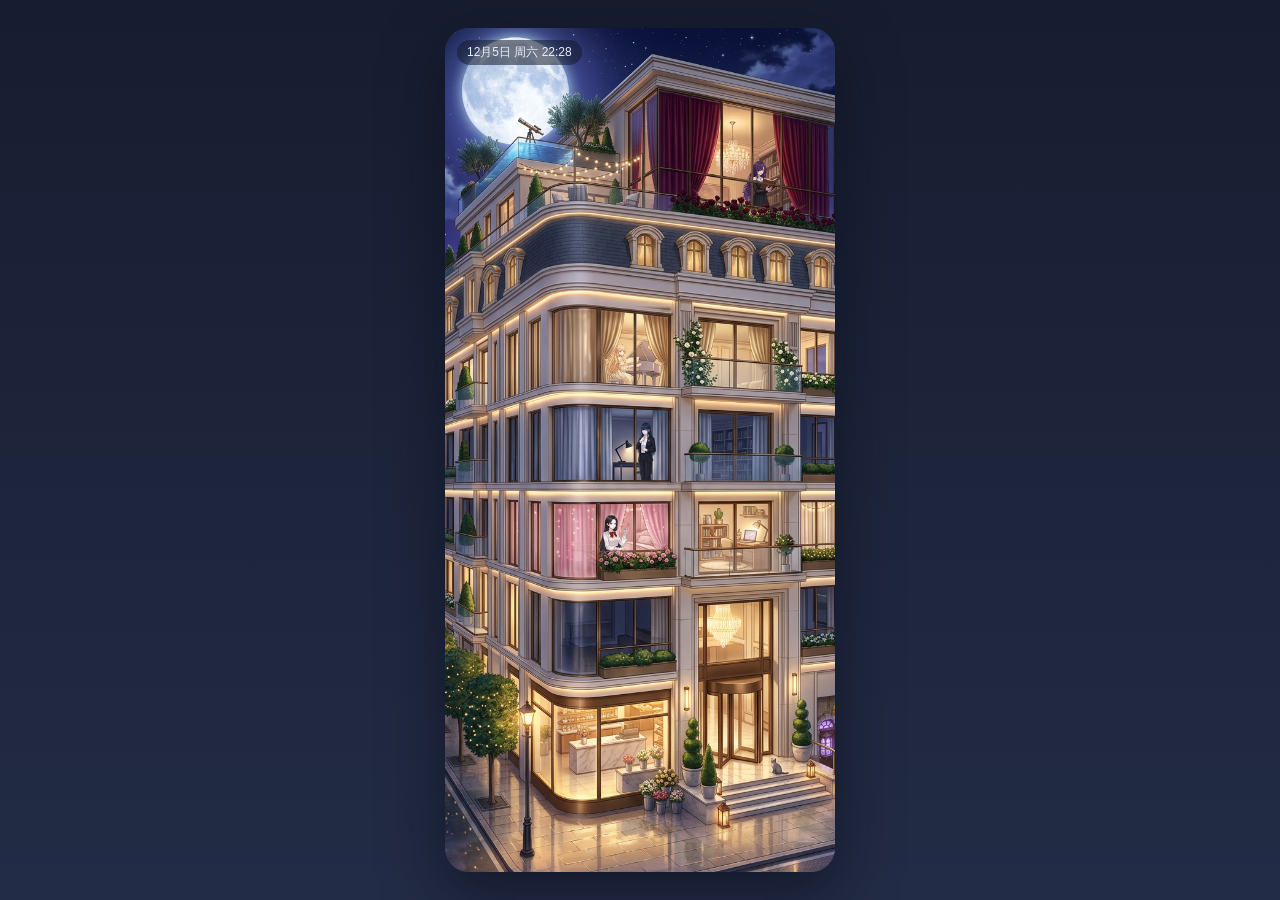
==== commit eb50638a: "feat: 杯垫道具图替换 CSS 椭圆占位（禁令仅对此道具解除） ImageGen 配额 403 不可用，改 PIL 超采样程序绘制 256×128 RGBA： 靛蓝毡面+缝线环+月牙绣纹；#coa" ====
--- a/index.html
+++ b/index.html
@@ -38,7 +38,7 @@
     <div id="room-stage">
       <img class="room-bg" src="assets/bg/room_401_yunsheng.png" alt="401 房间" draggable="false">
       <!-- 房间热点（黑咖啡 / 报告纸 / 推理小说 / 猫碗）由 js/app.js 生成 -->
-      <div id="coaster" class="hidden" title="杯垫"></div>
+      <img id="coaster" class="hidden" src="assets/props/coaster.png" alt="杯垫" draggable="false">
     </div>
 
     <div id="char-wrap">
--- a/css/style.css
+++ b/css/style.css
@@ -176,12 +176,10 @@
 }
 .room-hot:hover { box-shadow: 0 0 10px rgba(255, 217, 138, 0.4) inset; }
 
-/* 杯垫：喂黑咖啡后出现在桌上（暂无美术资产，CSS 椭圆占位，qi 出图后替换同名元素） */
+/* 杯垫：喂黑咖啡后出现在桌上（道具图 assets/props/coaster.png；2026-11-10 禁令仅对此道具解除、程序绘制，qi 不满意换同名文件即可） */
 #coaster {
   position: absolute;
-  border-radius: 50%;
-  background: radial-gradient(ellipse at 50% 42%, #b98a6a 0%, #8a5f43 55%, #74492f 100%);
-  box-shadow: 0 2px 4px rgba(30, 24, 18, 0.45), inset 0 0 0 2px rgba(255, 236, 210, 0.35);
+  object-fit: contain;
   opacity: 0.95;
   animation: coaster-pop 0.4s ease;
 }
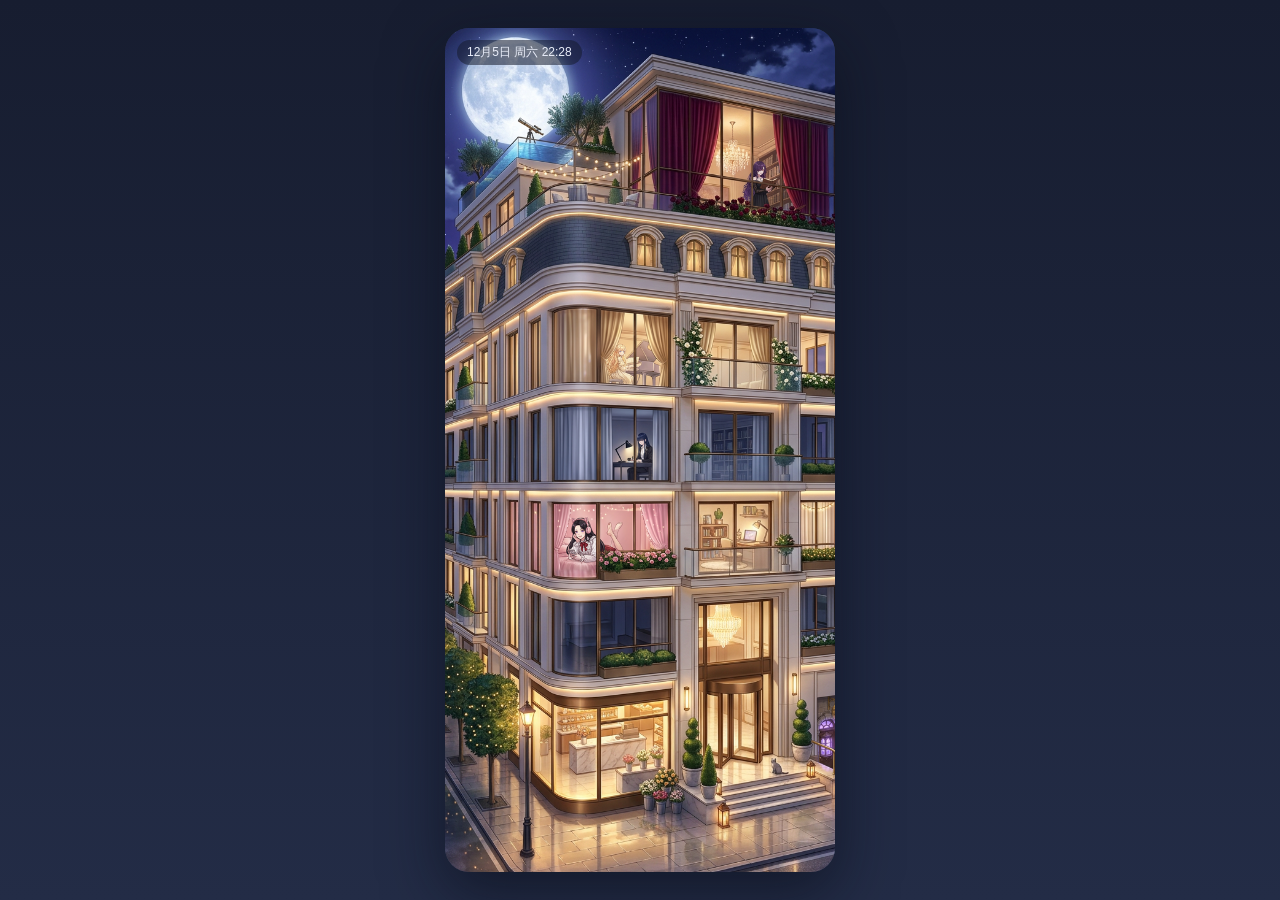
==== commit aee56403: "feat: 动作小人挂载点与切换接线（等 qi 的 4 张动作 PNG） ACTION_SPOTS_401 四矩形 + #room-action img + setRoomAction： onload" ====
--- a/index.html
+++ b/index.html
@@ -39,6 +39,7 @@
       <img class="room-bg" src="assets/bg/room_401_yunsheng.png" alt="401 房间" draggable="false">
       <!-- 房间热点（黑咖啡 / 报告纸 / 推理小说 / 猫碗）由 js/app.js 生成 -->
       <img id="coaster" class="hidden" src="assets/props/coaster.png" alt="杯垫" draggable="false">
+      <img id="room-action" class="hidden" alt="" draggable="false">
     </div>
 
     <div id="char-wrap">
--- a/css/style.css
+++ b/css/style.css
@@ -184,6 +184,15 @@
   animation: coaster-pop 0.4s ease;
 }
 @keyframes coaster-pop { from { transform: scale(0.4); opacity: 0; } to { transform: scale(1); opacity: 0.95; } }
+
+/* 动作小人挂载点：qi 的 4 张动作 PNG 到位后由 setRoomAction 定位显示；缺图自动隐藏；z4 在站桩立绘 z6 之下 */
+#room-action {
+  position: absolute;
+  object-fit: contain;
+  object-position: 50% 100%;
+  pointer-events: none;
+  z-index: 4;
+}
 
 /* 云笙大立绘：底部对齐居中站桩，轻微呼吸起伏；只在 5 张表情图之间切换（_full 不用在房间里） */
 #char-wrap {
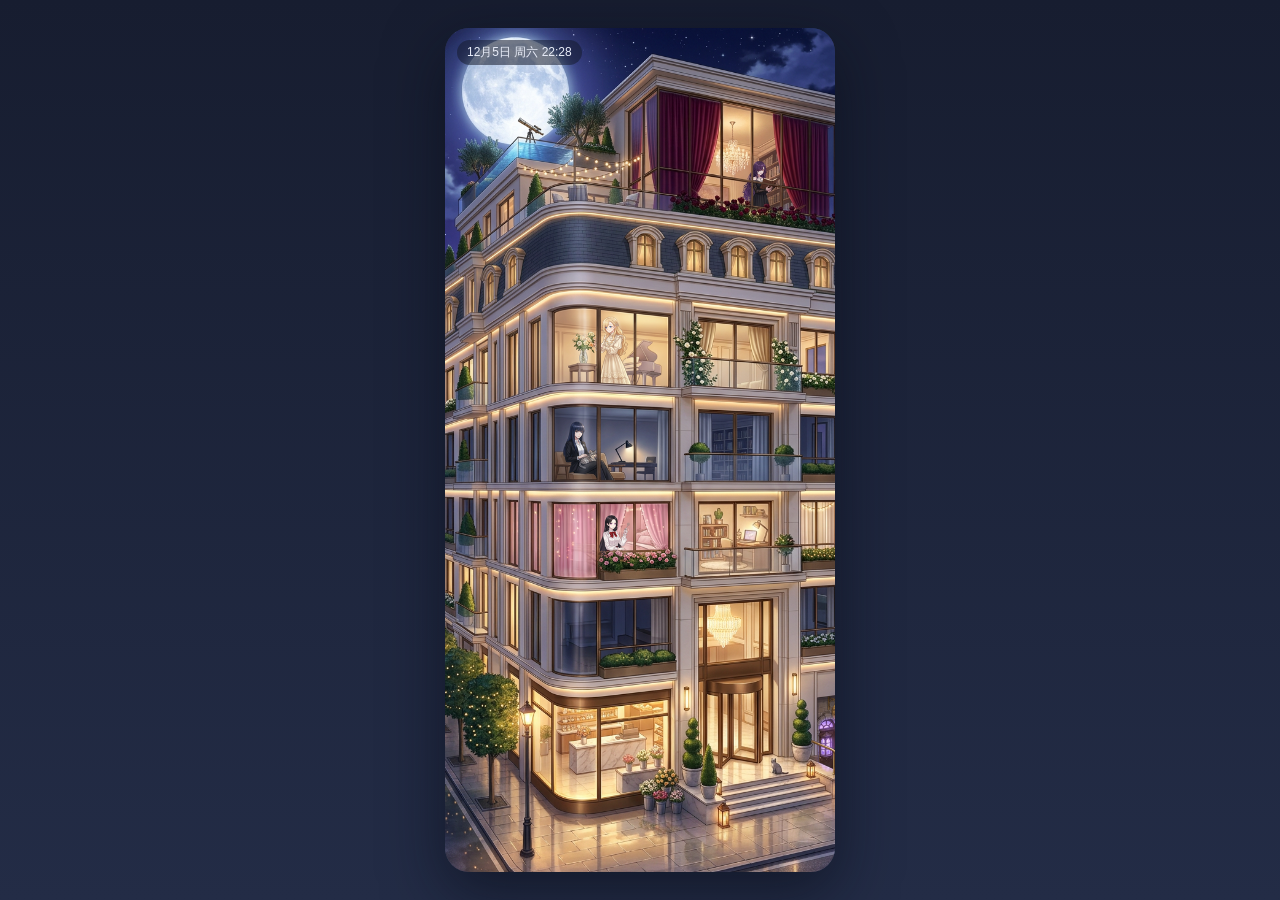
==== commit 68614e0a: "feat: 动作小人改房间顶部卡片（qi 二审：Q 版不进场景） 小人不再放进房间（比例不搭、图自带桌猫碗与房间重复），改顶栏下、 引导气泡上方弹小卡片：深蓝半透明圆角细金边，左圆角框整张 conta" ====
--- a/index.html
+++ b/index.html
@@ -39,7 +39,6 @@
       <img class="room-bg" src="assets/bg/room_401_yunsheng.png" alt="401 房间" draggable="false">
       <!-- 房间热点（黑咖啡 / 报告纸 / 推理小说 / 猫碗）由 js/app.js 生成 -->
       <img id="coaster" class="hidden" src="assets/props/coaster.png" alt="杯垫" draggable="false">
-      <img id="room-action" class="hidden" alt="" draggable="false">
     </div>
 
     <div id="char-wrap">
@@ -58,6 +57,16 @@
     </div>
 
     <div id="poke-hint" class="hidden">点她一下<span class="poke-hint-arrow">▾</span></div>
+
+    <!-- 动作卡片（qi 二审：Q 版不进场景）：顶栏下、引导气泡上方；弹出时机/点击留阶段 B -->
+    <div id="action-card" class="hidden" role="status">
+      <div class="action-card-frame"><img id="room-action" alt="" draggable="false"></div>
+      <div class="action-card-text">
+        <div class="action-card-name">云笙</div>
+        <div class="action-card-doing" id="action-doing"></div>
+        <div class="action-card-note" id="action-note"></div>
+      </div>
+    </div>
 
     <button id="btn-back">‹ 公寓</button>
     <div id="room-stats">心情 <b id="stat-mood">60</b> · 亲密度 <b id="stat-aff">0</b></div>
--- a/css/style.css
+++ b/css/style.css
@@ -167,7 +167,7 @@
 /* ---------- 401 房间 ---------- */
 #room-stage .room-bg { position: absolute; inset: 0; }
 
-/* 房间热点：黑咖啡 / 报告纸 / 推理小说 / 猫碗（坐标为 app.js 里的实现层估计值，可调） */
+/* 房间热点：黑咖啡 / 报告纸 / 推理小说 / 猫碗（坐标 2026-11-10 按底图逐像素复测，见 app.js HOTSPOTS_401） */
 .room-hot {
   position: absolute;
   cursor: pointer;
@@ -185,13 +185,56 @@
 }
 @keyframes coaster-pop { from { transform: scale(0.4); opacity: 0; } to { transform: scale(1); opacity: 0.95; } }
 
-/* 动作小人挂载点：qi 的 4 张动作 PNG 到位后由 setRoomAction 定位显示；缺图自动隐藏；z4 在站桩立绘 z6 之下 */
-#room-action {
-  position: absolute;
-  object-fit: contain;
-  object-position: 50% 100%;
-  pointer-events: none;
-  z-index: 4;
+/* 动作卡片（qi 二审：Q 版不进场景——比例不搭、图自带桌/猫/碗与房间重复）：顶栏下小卡片，左图右文。
+   bottom 与 #poke-hint 同源（头顶锚点 + 气泡高 33 + 浮动 5 + 间隙 8），保证不压气泡与人物头部；
+   矮屏（≤780px）改钉顶栏下并整体缩紧凑。弹出时机/点击行为留阶段 B，暂 pointer-events none。 */
+#action-card {
+  position: absolute;
+  left: 50%;
+  bottom: calc((0.2 + var(--sole, 0.96) * 0.56) * 100% + 58px);
+  transform: translateX(-50%);
+  z-index: 7;
+  display: flex;
+  align-items: center;
+  gap: 10px;
+  padding: 8px 14px 8px 8px;
+  width: max-content;
+  max-width: calc(100% - 24px);
+  background: rgba(14, 22, 44, 0.66);
+  -webkit-backdrop-filter: blur(10px);
+  backdrop-filter: blur(10px);
+  border: 1px solid rgba(255, 225, 170, 0.35);
+  border-radius: 14px;
+  box-shadow: 0 6px 18px rgba(8, 12, 24, 0.35);
+  pointer-events: none;
+  animation: card-in 0.28s ease-out;
+}
+@keyframes card-in {
+  from { opacity: 0; transform: translateX(-50%) translateY(-6px); }
+  to { opacity: 1; transform: translateX(-50%) translateY(0); }
+}
+.action-card-frame {
+  flex: none;
+  width: 76px;
+  height: 76px;
+  border-radius: 10px;
+  overflow: hidden;
+  background: rgba(10, 16, 34, 0.5);
+  border: 1px solid rgba(255, 225, 170, 0.22);
+}
+#room-action { width: 100%; height: 100%; object-fit: contain; object-position: 50% 50%; display: block; }
+.action-card-text { display: flex; flex-direction: column; gap: 2px; }
+.action-card-text > div { white-space: nowrap; } /* 名字/在做/备注各占一行，不折行 */
+.action-card-name { font-size: 12px; font-weight: 600; letter-spacing: 1px; color: var(--lamp-warm); }
+.action-card-doing { font-size: 13px; color: #f3e6cf; }
+.action-card-note { font-size: 11px; color: rgba(243, 230, 207, 0.62); }
+@media (max-height: 780px) {
+  #action-card { bottom: auto; top: 50px; gap: 6px; padding: 4px 8px 4px 4px; border-radius: 10px; }
+  .action-card-frame { width: 30px; height: 30px; border-radius: 6px; }
+  .action-card-text { gap: 0; line-height: 1.12; }
+  .action-card-name { font-size: 9px; letter-spacing: 0.5px; }
+  .action-card-doing { font-size: 9px; }
+  .action-card-note { font-size: 8px; }
 }
 
 /* 云笙大立绘：底部对齐居中站桩，轻微呼吸起伏；只在 5 张表情图之间切换（_full 不用在房间里） */
@@ -201,6 +244,7 @@
   top: 26.24%; /* 默认 smile：(FOOT_Y - 0.96*0.56)；js/app.js applyFootAlign 按表情覆写 */
   height: 56%;
   transform: translateX(-50%);
+  transform-origin: 50% calc(var(--sole, 0.96) * 100%); /* 缩放原点钉在脚底线：任何动画脚不离阴影 */
   z-index: 6;
   pointer-events: none;
 }
@@ -209,18 +253,18 @@
   object-fit: contain;
   object-position: bottom;
   transform-origin: 50% 100%;
-  animation: breathe 3.4s ease-in-out infinite;
+  animation: breathe 4s ease-in-out infinite;
 }
 @keyframes breathe {
   0%, 100% { transform: scaleY(1); }
-  50% { transform: scaleY(1.014); }
+  50% { transform: scaleY(1.008); }
 }
 
 /* 脚下阴影三层，全叠在立绘下面（DOM 先影后人）。以各立绘实测脚底线为 0、w = 立绘盒宽（--wp）：
    外层大影 椭圆 左右 −0.153w..+0.162w（相对双脚中心 --fc）、上下 −0.081w..+0.025w，α0.55、blur 0.013w；
    内层核心 椭圆 左右 −0.099w..+0.126w、上下 −0.068w..+0.011w，α0.85、blur 0.013w（填暗两脚间露出的地毯）；
    接触线 沿每只鞋底轮廓 上 0.011w..下 0.013w，α0.95、blur 0.004w（JS 按每脚实测 x/sole 逐条下发）。
-   颜色 #10101A（不纯黑），层透明度走 rgba；hop 时元素 opacity 再整体变淡。
+   颜色 #10101A（不纯黑），层透明度走 rgba；阴影不随戳动画移动（脚不离地）。
    --sole/--fc 由 applyFootAlign 下发，--wp 由 layoutStages 下发，缩放/换视口不走位。 */
 #shadow-outer, #shadow-core, .contact-band {
   position: absolute;
@@ -312,22 +356,12 @@
   100% { opacity: 0; transform: scale(1.25); }
 }
 
-/* 戳：小跳一下（挂在包裹层，不干扰呼吸动画） */
-#char-wrap.hop { animation: hop 0.45s ease; }
-@keyframes hop {
-  0% { transform: translateX(-50%) translateY(0); }
-  35% { transform: translateX(-50%) translateY(-14px); }
-  70% { transform: translateX(-50%) translateY(0); }
-  100% { transform: translateX(-50%) translateY(0); }
-}
-/* 三层阴影留在地上：反向位移抵消包裹层的小跳，同时收窄变淡表示离地。
-   关键帧百分比与时长必须和 hop 一致，否则抵消不干净；三层同进同退。 */
-#char-wrap.hop #shadow-outer, #char-wrap.hop #shadow-core, #char-wrap.hop .contact-band { animation: shadow-hop 0.45s ease; }
-@keyframes shadow-hop {
-  0% { transform: translateY(0) scale(1); opacity: 1; }
-  35% { transform: translateY(14px) scale(0.78); opacity: 0.55; }
-  70% { transform: translateY(0) scale(1); opacity: 1; }
-  100% { transform: translateY(0) scale(1); opacity: 1; }
+/* 戳：一次轻微一缩（挂包裹层，原点脚底线；0.3s ease-out 单次，无过冲不回弹不重复；顶点位移 ≤4px） */
+#char-wrap.nudge { animation: poke-nudge 0.3s ease-out; }
+@keyframes poke-nudge {
+  0% { transform: translateX(-50%) scaleY(1); }
+  40% { transform: translateX(-50%) scaleY(0.9916); }
+  100% { transform: translateX(-50%) scaleY(1); }
 }
 
 #btn-back {
